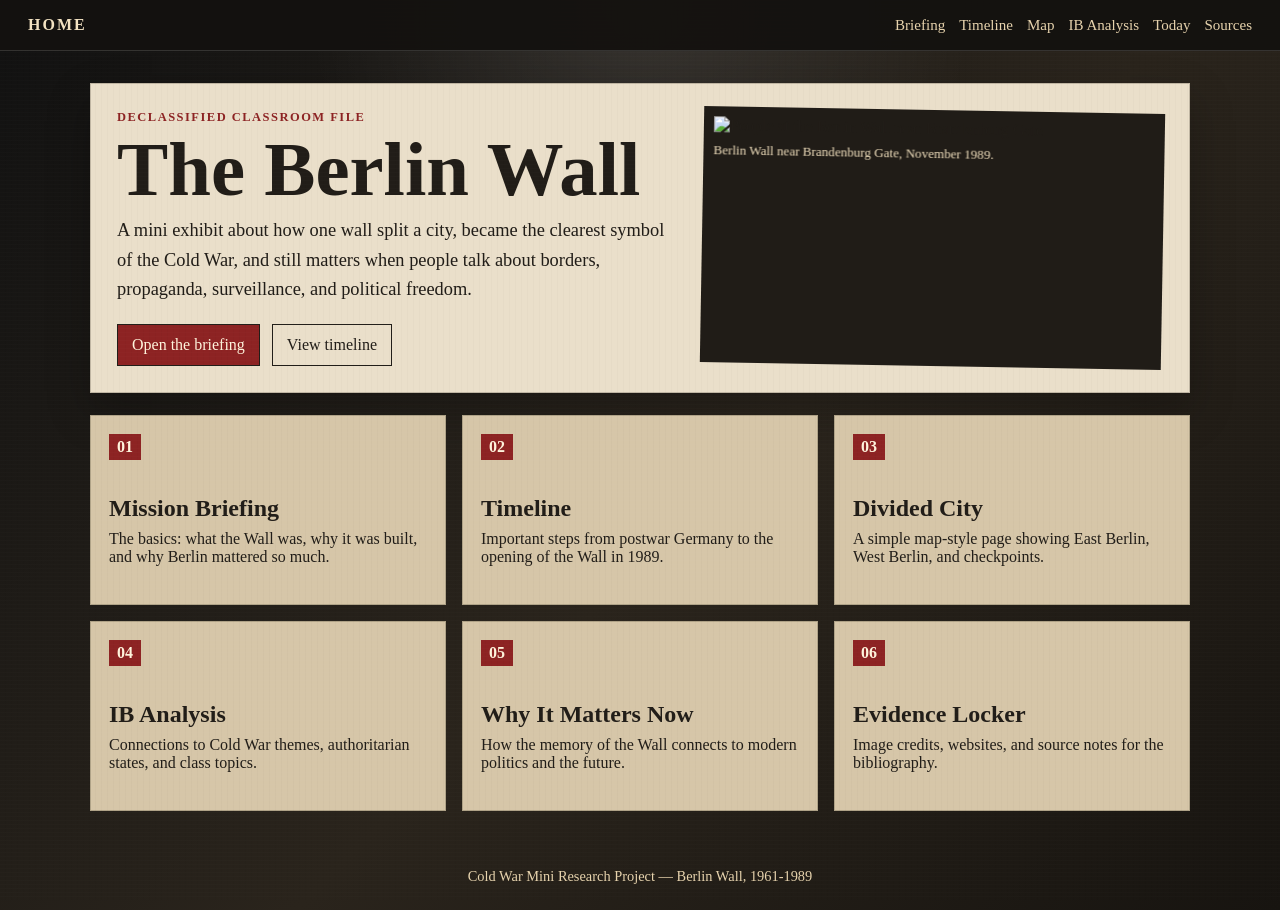
==== index.html @ e3d79d43 "fixed home button" ====
<!DOCTYPE html>
<html lang="en">
<head>
  <meta charset="UTF-8">
  <meta name="viewport" content="width=device-width, initial-scale=1.0">
  <title>Berlin Wall Dossier</title>
  <link rel="stylesheet" href="styles.css">
</head>
<body>
  <div class="paper-grain"></div>

  <header class="topbar">
  <a class="brand" href="index.html">Home</a>
  <button class="menu-button" aria-label="open menu">☰</button>
  <nav class="site-nav">
    <a href="briefing.html">Briefing</a>
    <a href="timeline.html">Timeline</a>
    <a href="map.html">Map</a>
    <a href="ib-analysis.html">IB Analysis</a>
    <a href="today.html">Today</a>
    <a href="sources.html">Sources</a>
  </nav>
</header>

  <main class="page-wrap">

    <section class="home-hero">
      <div class="hero-text">
        <p class="label">Declassified Classroom File</p>
        <h1>The Berlin Wall</h1>
        <p class="big-intro">
          A mini exhibit about how one wall split a city, became the clearest
          symbol of the Cold War, and still matters when people talk about
          borders, propaganda, surveillance, and political freedom.
        </p>
        <div class="button-row">
          <a class="main-button" href="briefing.html">Open the briefing</a>
          <a class="quiet-button" href="timeline.html">View timeline</a>
        </div>
      </div>

      <figure class="hero-photo">
        <img src="https://commons.wikimedia.org/wiki/Special:FilePath/BerlinWall-BrandenburgGate.jpg" alt="People at the Berlin Wall near Brandenburg Gate">
        <figcaption>Berlin Wall near Brandenburg Gate, November 1989.</figcaption>
      </figure>
    </section>

    <section class="case-grid" aria-label="site sections">
      <a class="case-card" href="briefing.html">
        <span>01</span>
        <h2>Mission Briefing</h2>
        <p>The basics: what the Wall was, why it was built, and why Berlin mattered so much.</p>
      </a>

      <a class="case-card" href="timeline.html">
        <span>02</span>
        <h2>Timeline</h2>
        <p>Important steps from postwar Germany to the opening of the Wall in 1989.</p>
      </a>

      <a class="case-card" href="map.html">
        <span>03</span>
        <h2>Divided City</h2>
        <p>A simple map-style page showing East Berlin, West Berlin, and checkpoints.</p>
      </a>

      <a class="case-card" href="ib-analysis.html">
        <span>04</span>
        <h2>IB Analysis</h2>
        <p>Connections to Cold War themes, authoritarian states, and class topics.</p>
      </a>

      <a class="case-card" href="today.html">
        <span>05</span>
        <h2>Why It Matters Now</h2>
        <p>How the memory of the Wall connects to modern politics and the future.</p>
      </a>

      <a class="case-card" href="sources.html">
        <span>06</span>
        <h2>Evidence Locker</h2>
        <p>Image credits, websites, and source notes for the bibliography.</p>
      </a>
    </section>

  </main>

  <footer class="footer-note">
    Cold War Mini Research Project — Berlin Wall, 1961-1989
  </footer>

  <script src="script.js"></script>
</body>
</html>
---- styles.css ----
:root {
  --background: #151411;
  --paper: #eadfca;
  --paper-dark: #d6c6a8;
  --ink: #211d18;
  --faded: #6e6254;
  --red: #8d2323;
  --line: rgba(40, 32, 22, 0.22);
}

* {
  box-sizing: border-box;
}

body {
  margin: 0;
  color: var(--ink);
  font-family: Georgia, 'Times New Roman', serif;
  background:
    radial-gradient(circle at top, rgba(255,255,255,0.10), transparent 30%),
    linear-gradient(135deg, #111, #2a241c 55%, #171410);
  min-height: 100vh;
}

.paper-grain {
  position: fixed;
  inset: 0;
  pointer-events: none;
  opacity: 0.12;
  background-image:
    repeating-linear-gradient(0deg, transparent, transparent 3px, rgba(255,255,255,0.2) 4px),
    repeating-linear-gradient(90deg, transparent, transparent 5px, rgba(0,0,0,0.3) 6px);
}

.topbar {
  position: sticky;
  top: 0;
  z-index: 10;
  display: flex;
  align-items: center;
  justify-content: space-between;
  padding: 16px 28px;
  background: rgba(20, 18, 15, 0.94);
  border-bottom: 1px solid rgba(255,255,255,0.14);
}

.brand {
  color: #f2e2c2;
  text-decoration: none;
  text-transform: uppercase;
  letter-spacing: 2px;
  font-weight: bold;
}

.site-nav {
  display: flex;
  gap: 14px;
}

.site-nav a {
  color: #e7d3ad;
  text-decoration: none;
  font-size: 0.94rem;
}

.site-nav a:hover {
  color: white;
}

.menu-button {
  display: none;
  border: 1px solid #d8c397;
  color: #f0dfbd;
  background: transparent;
  padding: 7px 9px;
}

.page-wrap {
  width: min(1100px, calc(100% - 32px));
  margin: 32px auto;
}

.home-hero,
.page-title,
.note-card,
.quote-card,
.source-card {
  background: var(--paper);
  border: 1px solid var(--line);
  box-shadow: 0 18px 40px rgba(0,0,0,0.25);
}

.home-hero {
  display: grid;
  grid-template-columns: 1.1fr 0.9fr;
  gap: 22px;
  padding: 26px;
}

.label {
  margin: 0 0 10px;
  color: var(--red);
  font-weight: bold;
  letter-spacing: 1.5px;
  text-transform: uppercase;
  font-size: 0.78rem;
}

h1,
h2,
p {
  margin-top: 0;
}

h1 {
  font-size: clamp(2.2rem, 6vw, 5rem);
  margin-bottom: 12px;
  line-height: 0.9;
}

h2 {
  margin-bottom: 8px;
}

.big-intro {
  font-size: 1.15rem;
  line-height: 1.6;
  max-width: 650px;
}

.button-row {
  display: flex;
  gap: 12px;
  flex-wrap: wrap;
  margin-top: 20px;
}

.main-button,
.quiet-button {
  display: inline-block;
  padding: 11px 14px;
  text-decoration: none;
  border: 1px solid var(--ink);
}

.main-button {
  background: var(--red);
  color: #fff4dd;
}

.quiet-button {
  color: var(--ink);
  background: transparent;
}

.hero-photo {
  margin: 0;
  background: #201c17;
  padding: 10px;
  transform: rotate(1deg);
}

.hero-photo img,
.image-strip img {
  width: 100%;
  display: block;
  max-height: 390px;
  object-fit: cover;
}

figcaption {
  color: #f0dfbd;
  font-size: 0.82rem;
  padding-top: 8px;
}

.case-grid,
.analysis-grid,
.today-cards,
.two-column,
.sources-list {
  display: grid;
  grid-template-columns: repeat(3, 1fr);
  gap: 16px;
  margin-top: 22px;
}

.case-card {
  display: block;
  color: var(--ink);
  text-decoration: none;
  background: var(--paper-dark);
  border: 1px solid var(--line);
  padding: 18px;
  min-height: 190px;
  transition: transform 0.18s ease, background 0.18s ease;
}

.case-card:hover {
  transform: translateY(-5px) rotate(-0.5deg);
  background: #f0e3c8;
}

.case-card span {
  display: inline-block;
  background: var(--red);
  color: #fff4dd;
  padding: 4px 8px;
  margin-bottom: 35px;
  font-weight: bold;
}

.page-title {
  padding: 28px;
  margin-bottom: 22px;
}

.page-title h1 {
  font-size: clamp(2rem, 5vw, 4.2rem);
}

.note-card,
.quote-card,
.source-card {
  padding: 20px;
  line-height: 1.55;
}

.two-column {
  grid-template-columns: repeat(2, 1fr);
}

.image-strip {
  display: grid;
  grid-template-columns: 1fr 1fr;
  gap: 16px;
  margin: 22px 0;
}

.image-strip figure {
  background: #201c17;
  padding: 10px;
  margin: 0;
}

.image-strip.single {
  grid-template-columns: 1fr;
}

.click-box {
  background: rgba(234,223,202,0.92);
  border: 1px dashed var(--red);
  padding: 20px;
}

.reveal-button {
  background: var(--ink);
  color: #fff1cf;
  border: none;
  padding: 10px 12px;
  cursor: pointer;
  font-family: inherit;
}

.hidden-answer {
  display: none;
  margin-top: 14px;
  margin-bottom: 0;
  font-weight: bold;
}

.hidden-answer.show {
  display: block;
}

.timeline-list {
  display: grid;
  gap: 12px;
}

.timeline-item {
  text-align: left;
  font-family: inherit;
  border: 1px solid var(--line);
  background: var(--paper);
  padding: 16px;
  cursor: pointer;
}

.timeline-item strong {
  display: block;
  color: var(--red);
  font-size: 1.3rem;
  margin-bottom: 5px;
}

.timeline-item span {
  display: block;
  font-size: 1.06rem;
}

.timeline-item small {
  display: none;
  margin-top: 10px;
  font-size: 0.94rem;
  line-height: 1.5;
}

.timeline-item.open small {
  display: block;
}

.fake-map {
  position: relative;
  display: grid;
  grid-template-columns: 1fr 42px 1fr;
  min-height: 410px;
  border: 10px solid #2a241c;
  background: #cdbb98;
  overflow: hidden;
}

.map-side {
  padding: 30px;
}

.west {
  background: rgba(224, 211, 178, 0.95);
}

.east {
  background: rgba(170, 148, 119, 0.95);
}

.wall-line {
  background: repeating-linear-gradient(
    0deg,
    #2d2924,
    #2d2924 18px,
    #6b5a48 19px,
    #6b5a48 25px
  );
  color: white;
  writing-mode: vertical-rl;
  display: flex;
  align-items: center;
  justify-content: center;
  text-transform: uppercase;
  letter-spacing: 2px;
  font-size: 0.8rem;
}

.checkpoint {
  position: absolute;
  left: 50%;
  bottom: 55px;
  transform: translateX(-50%);
  background: var(--red);
  color: white;
  border: 2px solid white;
  padding: 10px 12px;
  font-family: inherit;
}

.wide {
  margin-top: 20px;
}

.quote-card {
  margin-top: 20px;
  border-left: 8px solid var(--red);
}

.source-card a {
  color: var(--red);
  font-weight: bold;
}

.footer-note {
  color: #e7d3ad;
  text-align: center;
  padding: 25px;
  font-size: 0.9rem;
}

@media (max-width: 800px) {
  .menu-button {
    display: block;
  }

  .site-nav {
    display: none;
    position: absolute;
    right: 20px;
    top: 58px;
    flex-direction: column;
    background: #191510;
    padding: 16px;
    border: 1px solid rgba(255,255,255,0.14);
  }

  .site-nav.open {
    display: flex;
  }

  .home-hero,
  .case-grid,
  .analysis-grid,
  .today-cards,
  .two-column,
  .sources-list,
  .image-strip {
    grid-template-columns: 1fr;
  }

  .fake-map {
    grid-template-columns: 1fr;
  }

  .wall-line {
    writing-mode: horizontal-tb;
    min-height: 38px;
  }
}
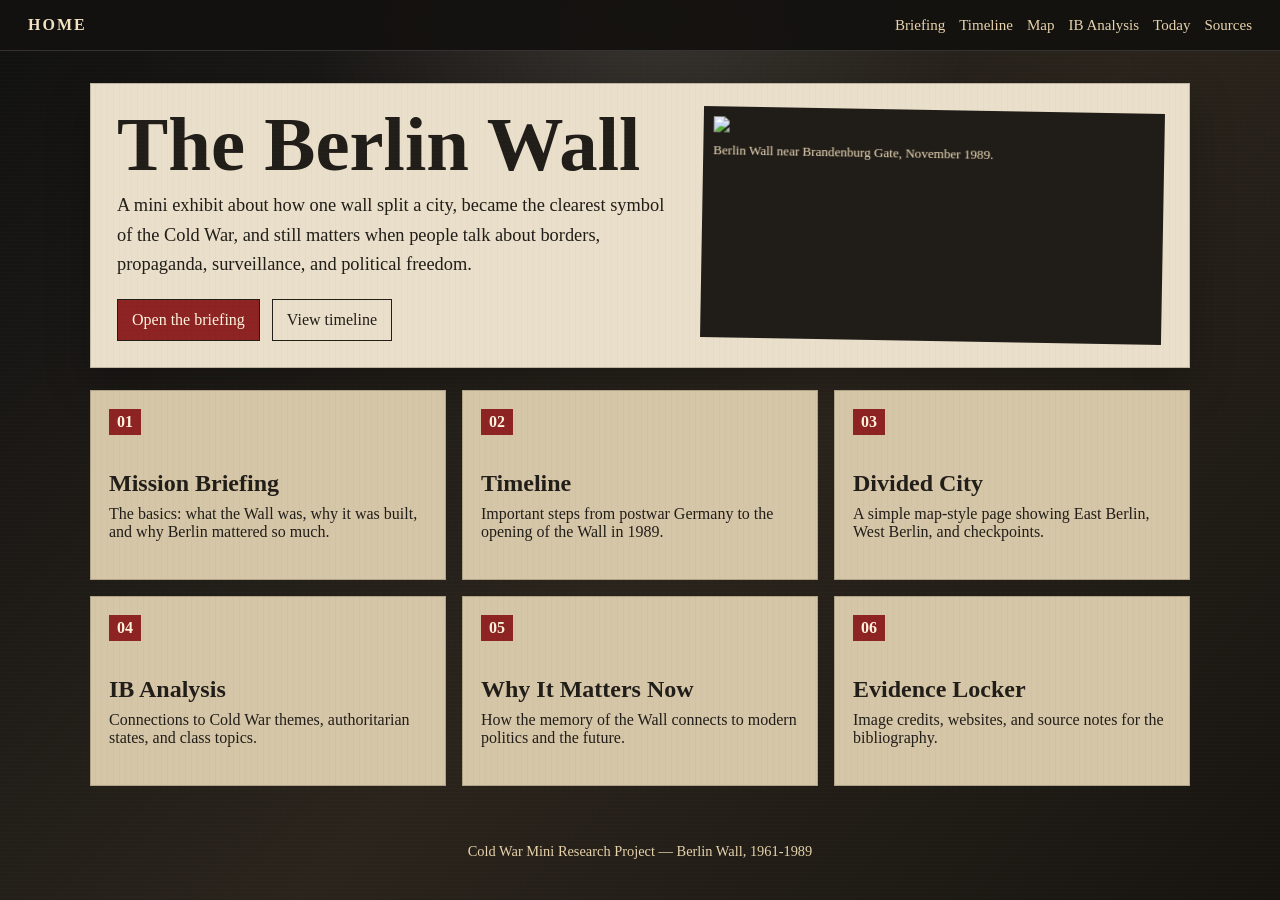
==== commit 6ba22cbe: "got rid of useless stuff" ====
--- a/index.html
+++ b/index.html
@@ -26,7 +26,6 @@
 
     <section class="home-hero">
       <div class="hero-text">
-        <p class="label">Declassified Classroom File</p>
         <h1>The Berlin Wall</h1>
         <p class="big-intro">
           A mini exhibit about how one wall split a city, became the clearest
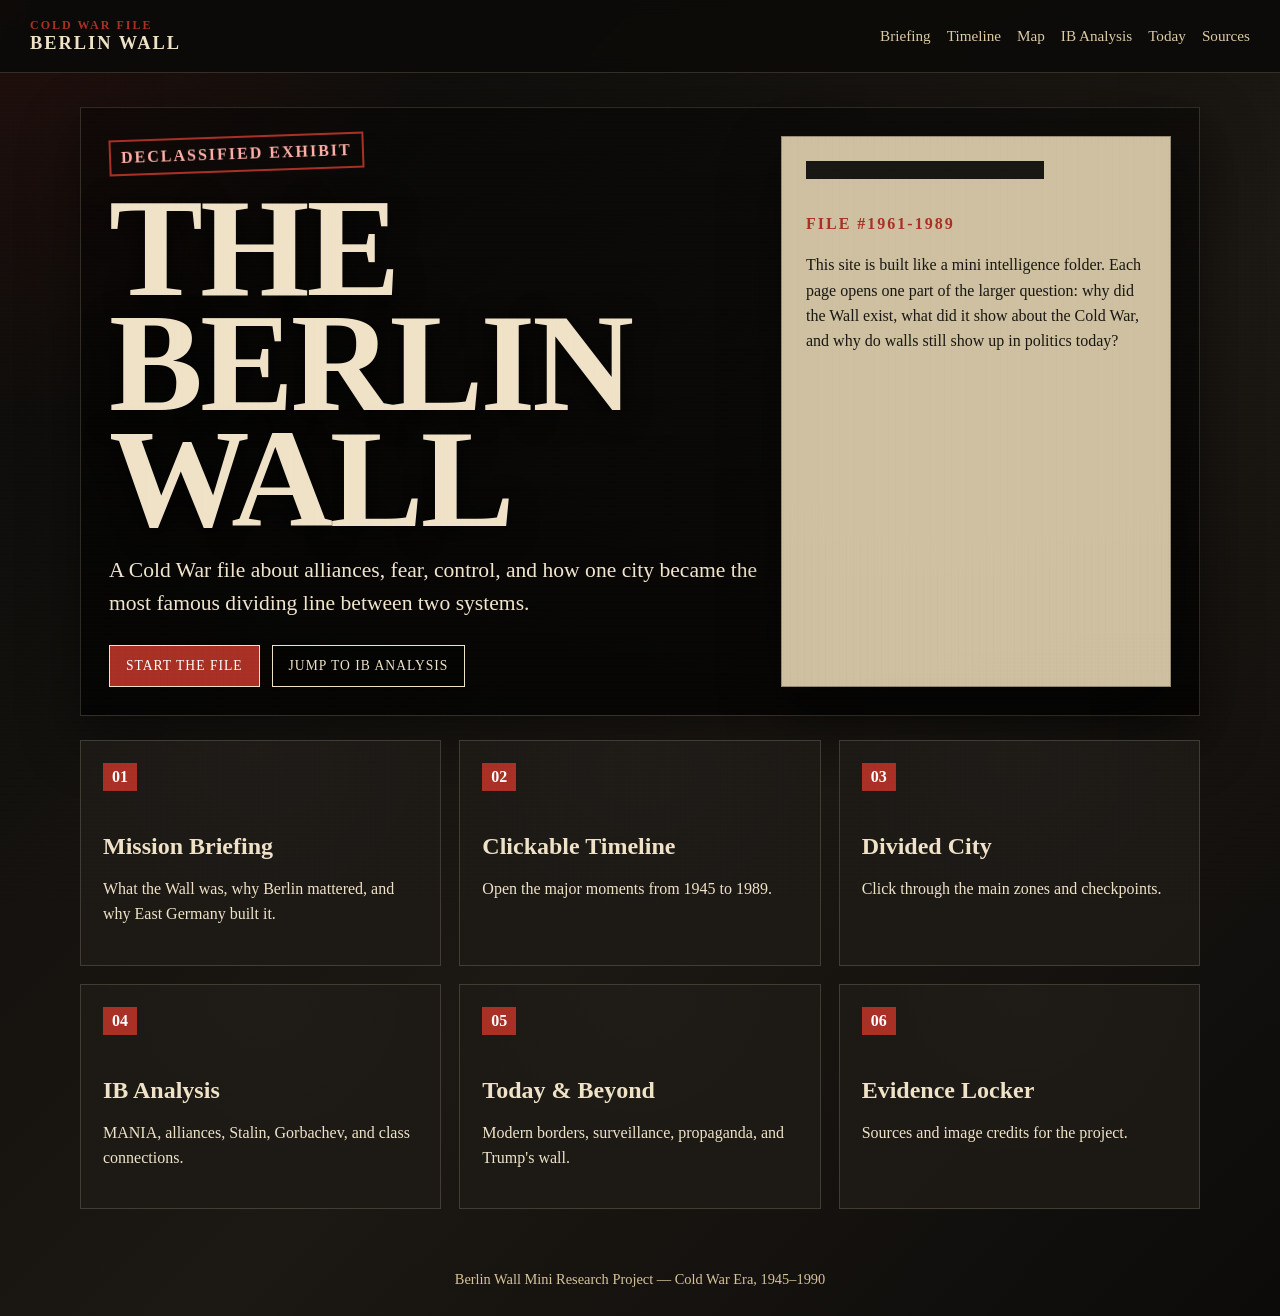
==== commit ce38c65f: "updated lots of info" ====
--- a/index.html
+++ b/index.html
@@ -3,15 +3,19 @@
 <head>
   <meta charset="UTF-8">
   <meta name="viewport" content="width=device-width, initial-scale=1.0">
-  <title>Berlin Wall Dossier</title>
+  <title>Home | Berlin Wall Dossier</title>
   <link rel="stylesheet" href="styles.css">
 </head>
 <body>
   <div class="paper-grain"></div>
+  <header class="topbar">
+  <a class="brand" href="index.html">
+    <span class="brand-small">Cold War File</span>
+    <span class="brand-main">Berlin Wall</span>
+  </a>
 
-  <header class="topbar">
-  <a class="brand" href="index.html">Home</a>
   <button class="menu-button" aria-label="open menu">☰</button>
+
   <nav class="site-nav">
     <a href="briefing.html">Briefing</a>
     <a href="timeline.html">Timeline</a>
@@ -25,69 +29,75 @@
   <main class="page-wrap">
 
     <section class="home-hero">
-      <div class="hero-text">
+      <div class="hero-copy">
+        <p class="stamp">Declassified Exhibit</p>
         <h1>The Berlin Wall</h1>
-        <p class="big-intro">
-          A mini exhibit about how one wall split a city, became the clearest
-          symbol of the Cold War, and still matters when people talk about
-          borders, propaganda, surveillance, and political freedom.
+        <p class="tagline">
+          A Cold War file about alliances, fear, control, and how one city became
+          the most famous dividing line between two systems.
         </p>
+
         <div class="button-row">
-          <a class="main-button" href="briefing.html">Open the briefing</a>
-          <a class="quiet-button" href="timeline.html">View timeline</a>
+          <a class="main-button" href="briefing.html">Start the file</a>
+          <a class="quiet-button" href="ib-analysis.html">Jump to IB analysis</a>
         </div>
       </div>
 
-      <figure class="hero-photo">
-        <img src="https://commons.wikimedia.org/wiki/Special:FilePath/BerlinWall-BrandenburgGate.jpg" alt="People at the Berlin Wall near Brandenburg Gate">
-        <figcaption>Berlin Wall near Brandenburg Gate, November 1989.</figcaption>
-      </figure>
+      <div class="hero-panel">
+        <div class="redacted-line"></div>
+        <p class="file-number">FILE #1961-1989</p>
+        <p>
+          This site is built like a mini intelligence folder. Each page opens one
+          part of the larger question: why did the Wall exist, what did it show
+          about the Cold War, and why do walls still show up in politics today?
+        </p>
+      </div>
     </section>
 
     <section class="case-grid" aria-label="site sections">
       <a class="case-card" href="briefing.html">
         <span>01</span>
         <h2>Mission Briefing</h2>
-        <p>The basics: what the Wall was, why it was built, and why Berlin mattered so much.</p>
+        <p>What the Wall was, why Berlin mattered, and why East Germany built it.</p>
       </a>
 
       <a class="case-card" href="timeline.html">
         <span>02</span>
-        <h2>Timeline</h2>
-        <p>Important steps from postwar Germany to the opening of the Wall in 1989.</p>
+        <h2>Clickable Timeline</h2>
+        <p>Open the major moments from 1945 to 1989.</p>
       </a>
 
       <a class="case-card" href="map.html">
         <span>03</span>
         <h2>Divided City</h2>
-        <p>A simple map-style page showing East Berlin, West Berlin, and checkpoints.</p>
+        <p>Click through the main zones and checkpoints.</p>
       </a>
 
       <a class="case-card" href="ib-analysis.html">
         <span>04</span>
         <h2>IB Analysis</h2>
-        <p>Connections to Cold War themes, authoritarian states, and class topics.</p>
+        <p>MANIA, alliances, Stalin, Gorbachev, and class connections.</p>
       </a>
 
       <a class="case-card" href="today.html">
         <span>05</span>
-        <h2>Why It Matters Now</h2>
-        <p>How the memory of the Wall connects to modern politics and the future.</p>
+        <h2>Today & Beyond</h2>
+        <p>Modern borders, surveillance, propaganda, and Trump's wall.</p>
       </a>
 
       <a class="case-card" href="sources.html">
         <span>06</span>
         <h2>Evidence Locker</h2>
-        <p>Image credits, websites, and source notes for the bibliography.</p>
+        <p>Sources and image credits for the project.</p>
       </a>
     </section>
 
   </main>
 
   <footer class="footer-note">
-    Cold War Mini Research Project — Berlin Wall, 1961-1989
-  </footer>
+  Berlin Wall Mini Research Project — Cold War Era, 1945–1990
+</footer>
 
-  <script src="script.js"></script>
+<script src="script.js"></script>
 </body>
 </html>
--- a/styles.css
+++ b/styles.css
@@ -1,11 +1,15 @@
 :root {
-  --background: #151411;
-  --paper: #eadfca;
-  --paper-dark: #d6c6a8;
-  --ink: #211d18;
-  --faded: #6e6254;
-  --red: #8d2323;
-  --line: rgba(40, 32, 22, 0.22);
+  --bg: #11100d;
+  --panel: #1d1a16;
+  --paper: #dfd0ae;
+  --paper-dark: #c7b48d;
+  --paper-light: #efe2c7;
+  --ink: #191713;
+  --muted: #7d715f;
+  --red: #a93024;
+  --red-dark: #641911;
+  --line: rgba(255, 238, 200, 0.16);
+  --shadow: 0 22px 55px rgba(0, 0, 0, 0.45);
 }
 
 * {
@@ -14,11 +18,11 @@
 
 body {
   margin: 0;
-  color: var(--ink);
-  font-family: Georgia, 'Times New Roman', serif;
+  color: var(--paper-light);
+  font-family: Georgia, "Times New Roman", serif;
   background:
-    radial-gradient(circle at top, rgba(255,255,255,0.10), transparent 30%),
-    linear-gradient(135deg, #111, #2a241c 55%, #171410);
+    radial-gradient(circle at top left, rgba(169, 48, 36, 0.15), transparent 27rem),
+    linear-gradient(135deg, #090908, #1c1813 58%, #0c0b0a);
   min-height: 100vh;
 }
 
@@ -28,8 +32,9 @@
   pointer-events: none;
   opacity: 0.12;
   background-image:
-    repeating-linear-gradient(0deg, transparent, transparent 3px, rgba(255,255,255,0.2) 4px),
-    repeating-linear-gradient(90deg, transparent, transparent 5px, rgba(0,0,0,0.3) 6px);
+    repeating-linear-gradient(0deg, transparent, transparent 3px, rgba(255, 255, 255, 0.22) 4px),
+    repeating-linear-gradient(90deg, transparent, transparent 6px, rgba(0, 0, 0, 0.55) 7px);
+  mix-blend-mode: overlay;
 }
 
 .topbar {
@@ -39,28 +44,41 @@
   display: flex;
   align-items: center;
   justify-content: space-between;
-  padding: 16px 28px;
-  background: rgba(20, 18, 15, 0.94);
-  border-bottom: 1px solid rgba(255,255,255,0.14);
+  padding: 18px 30px;
+  background: rgba(12, 11, 9, 0.94);
+  border-bottom: 1px solid var(--line);
+  backdrop-filter: blur(8px);
 }
 
 .brand {
-  color: #f2e2c2;
+  color: var(--paper-light);
   text-decoration: none;
   text-transform: uppercase;
   letter-spacing: 2px;
+}
+
+.brand-small {
+  display: block;
+  color: var(--red);
+  font-size: 0.75rem;
+  font-weight: bold;
+}
+
+.brand-main {
+  display: block;
+  font-size: 1.15rem;
   font-weight: bold;
 }
 
 .site-nav {
   display: flex;
-  gap: 14px;
+  gap: 16px;
 }
 
 .site-nav a {
-  color: #e7d3ad;
+  color: #dccaa5;
   text-decoration: none;
-  font-size: 0.94rem;
+  font-size: 0.95rem;
 }
 
 .site-nav a:hover {
@@ -69,161 +87,208 @@
 
 .menu-button {
   display: none;
-  border: 1px solid #d8c397;
-  color: #f0dfbd;
+  color: var(--paper-light);
   background: transparent;
-  padding: 7px 9px;
+  border: 1px solid var(--line);
+  padding: 8px 10px;
+  cursor: pointer;
 }
 
 .page-wrap {
-  width: min(1100px, calc(100% - 32px));
-  margin: 32px auto;
-}
-
-.home-hero,
+  width: min(1120px, calc(100% - 32px));
+  margin: 34px auto;
+}
+
+.home-hero {
+  display: grid;
+  grid-template-columns: 1.25fr 0.75fr;
+  gap: 22px;
+  padding: 28px;
+  background:
+    linear-gradient(rgba(0, 0, 0, 0.38), rgba(0, 0, 0, 0.74)),
+    url("https://commons.wikimedia.org/wiki/Special:FilePath/Berlin_Wall_1986.jpg");
+  background-size: cover;
+  background-position: center;
+  border: 1px solid var(--line);
+  box-shadow: var(--shadow);
+  min-height: 480px;
+  align-items: end;
+}
+
+.hero-copy h1 {
+  margin: 0 0 18px;
+  max-width: 780px;
+  font-size: clamp(3.8rem, 12vw, 8.8rem);
+  line-height: 0.82;
+  text-transform: uppercase;
+  letter-spacing: -3px;
+  text-shadow: 0 5px 28px rgba(0, 0, 0, 0.85);
+}
+
+.tagline {
+  max-width: 720px;
+  margin: 0;
+  color: #f1e5cd;
+  font-size: 1.35rem;
+  line-height: 1.5;
+}
+
+.stamp {
+  display: inline-block;
+  color: #ffb0a8;
+  border: 2px solid var(--red);
+  padding: 7px 10px;
+  margin: 0 0 18px;
+  text-transform: uppercase;
+  letter-spacing: 2px;
+  font-weight: bold;
+  transform: rotate(-2deg);
+}
+
+.hero-panel,
 .page-title,
 .note-card,
 .quote-card,
-.source-card {
+.source-card,
+.click-box,
+.quiz-card {
+  color: var(--ink);
   background: var(--paper);
-  border: 1px solid var(--line);
-  box-shadow: 0 18px 40px rgba(0,0,0,0.25);
-}
-
-.home-hero {
-  display: grid;
-  grid-template-columns: 1.1fr 0.9fr;
-  gap: 22px;
-  padding: 26px;
-}
-
-.label {
-  margin: 0 0 10px;
+  border: 1px solid rgba(20, 16, 10, 0.3);
+  box-shadow: var(--shadow);
+}
+
+.hero-panel {
+  align-self: stretch;
+  padding: 24px;
+  background: rgba(223, 208, 174, 0.92);
+  color: var(--ink);
+}
+
+.file-number {
   color: var(--red);
   font-weight: bold;
-  letter-spacing: 1.5px;
-  text-transform: uppercase;
-  font-size: 0.78rem;
-}
-
-h1,
-h2,
-p {
-  margin-top: 0;
-}
-
-h1 {
-  font-size: clamp(2.2rem, 6vw, 5rem);
-  margin-bottom: 12px;
-  line-height: 0.9;
-}
-
-h2 {
-  margin-bottom: 8px;
-}
-
-.big-intro {
-  font-size: 1.15rem;
-  line-height: 1.6;
-  max-width: 650px;
+  letter-spacing: 2px;
+  text-transform: uppercase;
+}
+
+.redacted-line {
+  width: 70%;
+  height: 18px;
+  margin-bottom: 32px;
+  background: var(--ink);
 }
 
 .button-row {
   display: flex;
   gap: 12px;
   flex-wrap: wrap;
-  margin-top: 20px;
+  margin-top: 26px;
 }
 
 .main-button,
 .quiet-button {
   display: inline-block;
-  padding: 11px 14px;
+  padding: 12px 16px;
   text-decoration: none;
-  border: 1px solid var(--ink);
+  border: 1px solid var(--paper-light);
+  text-transform: uppercase;
+  letter-spacing: 1px;
+  font-size: 0.85rem;
 }
 
 .main-button {
   background: var(--red);
-  color: #fff4dd;
+  color: white;
 }
 
 .quiet-button {
-  color: var(--ink);
-  background: transparent;
-}
-
-.hero-photo {
-  margin: 0;
-  background: #201c17;
-  padding: 10px;
-  transform: rotate(1deg);
-}
-
-.hero-photo img,
-.image-strip img {
-  width: 100%;
-  display: block;
-  max-height: 390px;
-  object-fit: cover;
-}
-
-figcaption {
-  color: #f0dfbd;
-  font-size: 0.82rem;
-  padding-top: 8px;
+  color: var(--paper-light);
+  background: rgba(0, 0, 0, 0.4);
 }
 
 .case-grid,
 .analysis-grid,
 .today-cards,
 .two-column,
-.sources-list {
+.sources-list,
+.mania-grid {
   display: grid;
   grid-template-columns: repeat(3, 1fr);
-  gap: 16px;
-  margin-top: 22px;
+  gap: 18px;
+  margin-top: 24px;
 }
 
 .case-card {
   display: block;
-  color: var(--ink);
+  min-height: 220px;
+  padding: 22px;
+  color: var(--paper-light);
   text-decoration: none;
-  background: var(--paper-dark);
+  background:
+    linear-gradient(rgba(29, 26, 22, 0.92), rgba(29, 26, 22, 0.92)),
+    radial-gradient(circle at top, rgba(255, 255, 255, 0.12), transparent 60%);
   border: 1px solid var(--line);
-  padding: 18px;
-  min-height: 190px;
-  transition: transform 0.18s ease, background 0.18s ease;
+  transition: transform 0.18s ease, border-color 0.18s ease, background 0.18s ease;
 }
 
 .case-card:hover {
-  transform: translateY(-5px) rotate(-0.5deg);
-  background: #f0e3c8;
+  transform: translateY(-7px) rotate(-0.5deg);
+  border-color: rgba(255, 231, 188, 0.45);
+  background: #28231d;
 }
 
 .case-card span {
   display: inline-block;
+  padding: 5px 9px;
+  margin-bottom: 42px;
+  color: white;
   background: var(--red);
-  color: #fff4dd;
-  padding: 4px 8px;
-  margin-bottom: 35px;
-  font-weight: bold;
+  font-weight: bold;
+}
+
+.case-card h2,
+.note-card h2,
+.source-card h2,
+.quote-card h2,
+.quiz-card h2 {
+  margin: 0 0 10px;
+}
+
+.case-card p,
+.note-card p,
+.source-card p,
+.quote-card p,
+.quiz-card p,
+.page-title p,
+.hero-panel p {
+  line-height: 1.58;
 }
 
 .page-title {
   padding: 28px;
-  margin-bottom: 22px;
+  margin-bottom: 24px;
 }
 
 .page-title h1 {
-  font-size: clamp(2rem, 5vw, 4.2rem);
+  margin: 0 0 12px;
+  font-size: clamp(2.6rem, 7vw, 5.2rem);
+  line-height: 0.9;
+  text-transform: uppercase;
+  letter-spacing: -1px;
+}
+
+.mini-title h2 {
+  font-size: clamp(1.8rem, 4vw, 3rem);
+  margin: 0 0 8px;
 }
 
 .note-card,
 .quote-card,
-.source-card {
-  padding: 20px;
-  line-height: 1.55;
+.source-card,
+.click-box,
+.quiz-card {
+  padding: 22px;
 }
 
 .two-column {
@@ -233,77 +298,102 @@
 .image-strip {
   display: grid;
   grid-template-columns: 1fr 1fr;
-  gap: 16px;
-  margin: 22px 0;
-}
-
-.image-strip figure {
-  background: #201c17;
-  padding: 10px;
-  margin: 0;
+  gap: 18px;
+  margin: 24px 0;
 }
 
 .image-strip.single {
   grid-template-columns: 1fr;
 }
 
+.image-strip figure {
+  margin: 0;
+  padding: 10px;
+  background: var(--panel);
+  border: 1px solid var(--line);
+}
+
+.image-strip img {
+  display: block;
+  width: 100%;
+  max-height: 380px;
+  object-fit: cover;
+  filter: grayscale(0.55) contrast(1.05);
+}
+
+figcaption {
+  color: #dac9a7;
+  font-size: 0.85rem;
+  padding-top: 9px;
+}
+
 .click-box {
-  background: rgba(234,223,202,0.92);
   border: 1px dashed var(--red);
-  padding: 20px;
-}
-
-.reveal-button {
+}
+
+.reveal-button,
+.quiz-option,
+.timeline-item,
+.mania-card,
+.map-click {
+  font-family: inherit;
+}
+
+.reveal-button,
+.quiz-option {
+  cursor: pointer;
   background: var(--ink);
-  color: #fff1cf;
+  color: var(--paper-light);
   border: none;
-  padding: 10px 12px;
-  cursor: pointer;
-  font-family: inherit;
-}
-
-.hidden-answer {
+  padding: 11px 13px;
+}
+
+.hidden-answer,
+.quiz-response {
   display: none;
   margin-top: 14px;
   margin-bottom: 0;
   font-weight: bold;
 }
 
-.hidden-answer.show {
+.hidden-answer.show,
+.quiz-response.show {
   display: block;
 }
 
 .timeline-list {
   display: grid;
-  gap: 12px;
+  gap: 14px;
 }
 
 .timeline-item {
+  width: 100%;
   text-align: left;
-  font-family: inherit;
-  border: 1px solid var(--line);
+  cursor: pointer;
+  color: var(--ink);
   background: var(--paper);
-  padding: 16px;
-  cursor: pointer;
+  border: 1px solid rgba(20, 16, 10, 0.3);
+  padding: 18px;
+  box-shadow: 0 14px 35px rgba(0, 0, 0, 0.28);
 }
 
 .timeline-item strong {
   display: block;
   color: var(--red);
-  font-size: 1.3rem;
+  font-size: 1.45rem;
   margin-bottom: 5px;
 }
 
 .timeline-item span {
   display: block;
-  font-size: 1.06rem;
+  font-size: 1.08rem;
 }
 
 .timeline-item small {
   display: none;
-  margin-top: 10px;
-  font-size: 0.94rem;
-  line-height: 1.5;
+  margin-top: 12px;
+  font-size: 0.98rem;
+  line-height: 1.55;
 }
 
 .timeline-item.open small {
@@ -313,62 +403,121 @@
 .fake-map {
   position: relative;
   display: grid;
-  grid-template-columns: 1fr 42px 1fr;
-  min-height: 410px;
-  border: 10px solid #2a241c;
-  background: #cdbb98;
+  grid-template-columns: 1fr 46px 1fr;
+  min-height: 430px;
   overflow: hidden;
+  border: 10px solid #2b261e;
+  background: var(--paper-dark);
+  box-shadow: var(--shadow);
 }
 
 .map-side {
-  padding: 30px;
+  text-align: left;
+  border: none;
+  padding: 34px;
+  cursor: pointer;
+  color: var(--ink);
 }
 
 .west {
-  background: rgba(224, 211, 178, 0.95);
+  background:
+    linear-gradient(rgba(239, 226, 199, 0.88), rgba(239, 226, 199, 0.88)),
+    radial-gradient(circle at top, #fff, transparent);
 }
 
 .east {
-  background: rgba(170, 148, 119, 0.95);
+  background:
+    linear-gradient(rgba(166, 143, 106, 0.9), rgba(166, 143, 106, 0.9)),
+    radial-gradient(circle at top, #fff, transparent);
 }
 
 .wall-line {
-  background: repeating-linear-gradient(
-    0deg,
-    #2d2924,
-    #2d2924 18px,
-    #6b5a48 19px,
-    #6b5a48 25px
-  );
-  color: white;
-  writing-mode: vertical-rl;
   display: flex;
   align-items: center;
   justify-content: center;
+  color: white;
+  writing-mode: vertical-rl;
   text-transform: uppercase;
   letter-spacing: 2px;
-  font-size: 0.8rem;
+  font-size: 0.82rem;
+  background: repeating-linear-gradient(
+    0deg,
+    #23211d,
+    #23211d 18px,
+    #6f604e 19px,
+    #6f604e 25px
+  );
 }
 
 .checkpoint {
   position: absolute;
   left: 50%;
-  bottom: 55px;
+  bottom: 52px;
   transform: translateX(-50%);
+  color: white;
   background: var(--red);
+  border: 2px solid white;
+  padding: 11px 14px;
+  cursor: pointer;
+}
+
+.wide {
+  margin-top: 22px;
+}
+
+.quote-card {
+  margin-bottom: 24px;
+  border-left: 8px solid var(--red);
+}
+
+.mania-card {
+  min-height: 230px;
+  padding: 20px;
+  color: var(--paper-light);
+  cursor: pointer;
+  text-align: left;
+  background: #1c1915;
+  border: 1px solid var(--line);
+}
+
+.mania-card strong {
+  display: inline-grid;
+  place-items: center;
+  width: 44px;
+  height: 44px;
+  margin-bottom: 18px;
   color: white;
-  border: 2px solid white;
-  padding: 10px 12px;
-  font-family: inherit;
-}
-
-.wide {
-  margin-top: 20px;
-}
-
-.quote-card {
-  margin-top: 20px;
-  border-left: 8px solid var(--red);
+  background: var(--red);
+  font-size: 1.35rem;
+}
+
+.mania-card span {
+  display: block;
+  font-size: 1.25rem;
+  margin-bottom: 12px;
+}
+
+.mania-card small {
+  display: none;
+  color: #e6d6b9;
+  line-height: 1.55;
+  font-size: 0.95rem;
+}
+
+.mania-card.open small {
+  display: block;
+}
+
+.quiz-card {
+  margin-top: 24px;
+}
+
+.quiz-option {
+  display: block;
+  width: 100%;
+  margin: 10px 0;
+  text-align: left;
+  background: #2a251f;
 }
 
 .source-card a {
@@ -377,13 +526,13 @@
 }
 
 .footer-note {
-  color: #e7d3ad;
+  color: #d8c39c;
   text-align: center;
-  padding: 25px;
+  padding: 28px;
   font-size: 0.9rem;
 }
 
-@media (max-width: 800px) {
+@media (max-width: 850px) {
   .menu-button {
     display: block;
   }
@@ -391,12 +540,13 @@
   .site-nav {
     display: none;
     position: absolute;
-    right: 20px;
-    top: 58px;
+    top: 70px;
+    right: 18px;
     flex-direction: column;
-    background: #191510;
+    width: 220px;
     padding: 16px;
-    border: 1px solid rgba(255,255,255,0.14);
+    background: #15110d;
+    border: 1px solid var(--line);
   }
 
   .site-nav.open {
@@ -409,16 +559,21 @@
   .today-cards,
   .two-column,
   .sources-list,
+  .mania-grid,
   .image-strip {
     grid-template-columns: 1fr;
   }
 
+  .hero-copy h1 {
+    font-size: clamp(3.2rem, 15vw, 6rem);
+  }
+
   .fake-map {
     grid-template-columns: 1fr;
   }
 
   .wall-line {
     writing-mode: horizontal-tb;
-    min-height: 38px;
-  }
-}
+    min-height: 44px;
+  }
+}
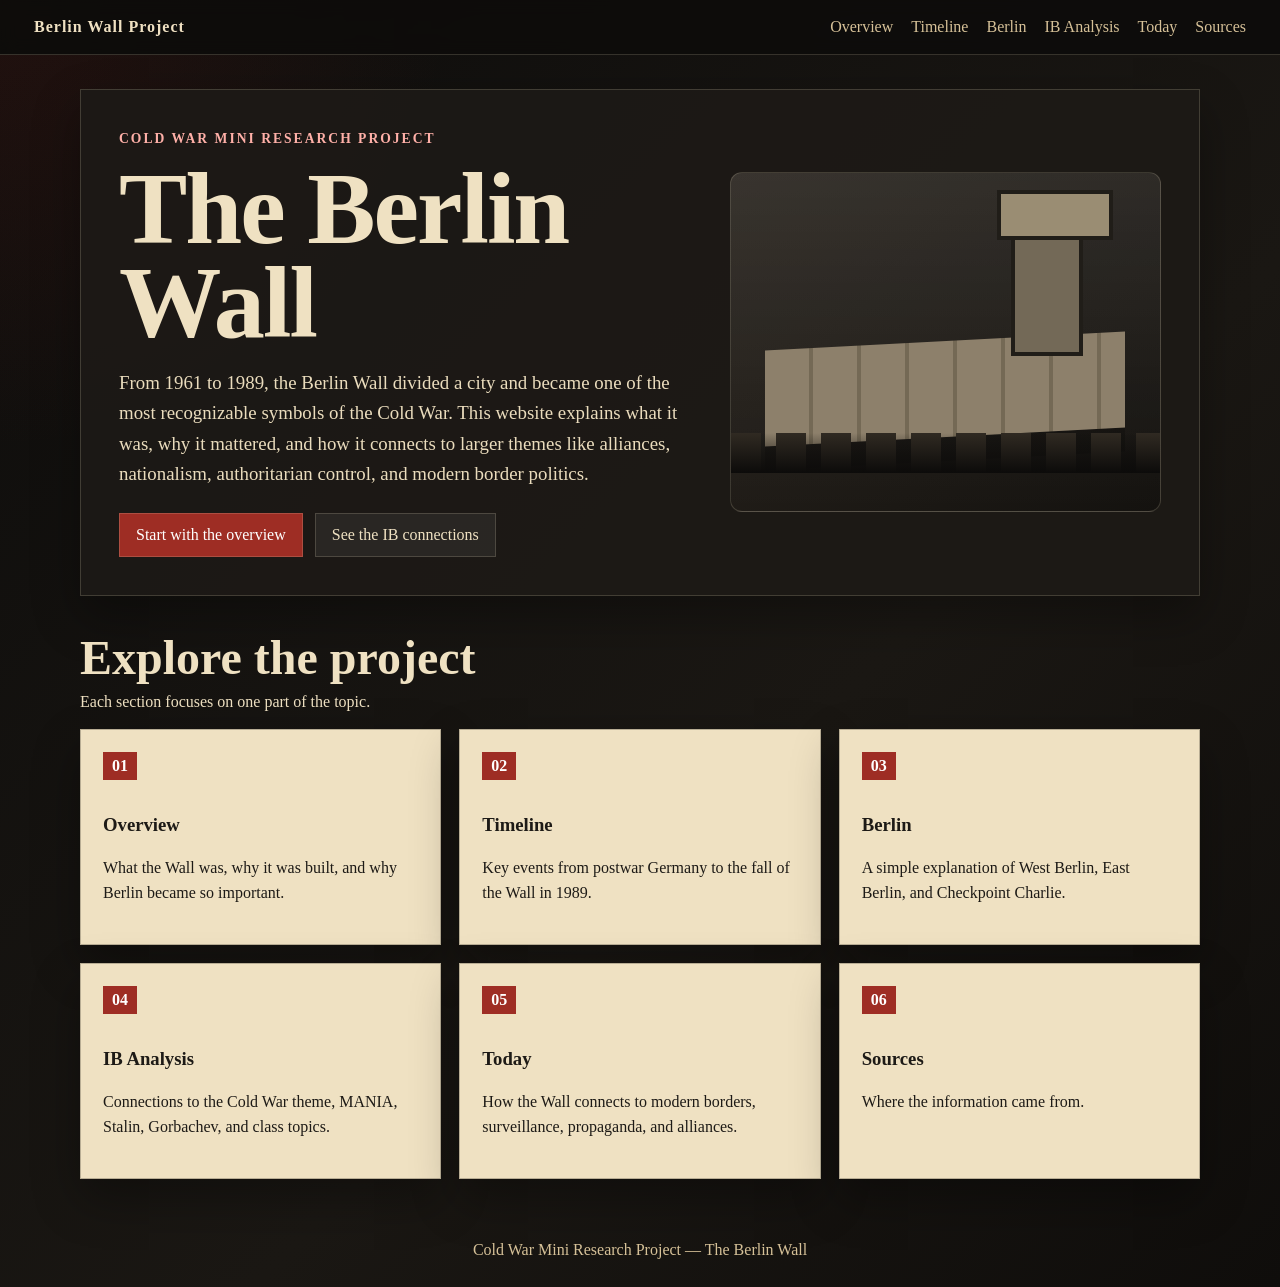
==== commit 6e41ddf3: "changed ui" ====
--- a/index.html
+++ b/index.html
@@ -3,99 +3,100 @@
 <head>
   <meta charset="UTF-8">
   <meta name="viewport" content="width=device-width, initial-scale=1.0">
-  <title>Home | Berlin Wall Dossier</title>
+  <title>Home | Berlin Wall Project</title>
   <link rel="stylesheet" href="styles.css">
 </head>
 <body>
-  <div class="paper-grain"></div>
-  <header class="topbar">
-  <a class="brand" href="index.html">
-    <span class="brand-small">Cold War File</span>
-    <span class="brand-main">Berlin Wall</span>
-  </a>
+  <header class="site-header">
+  <a class="logo" href="index.html">Berlin Wall Project</a>
 
   <button class="menu-button" aria-label="open menu">☰</button>
 
   <nav class="site-nav">
-    <a href="briefing.html">Briefing</a>
+    <a href="briefing.html">Overview</a>
     <a href="timeline.html">Timeline</a>
-    <a href="map.html">Map</a>
+    <a href="map.html">Berlin</a>
     <a href="ib-analysis.html">IB Analysis</a>
     <a href="today.html">Today</a>
     <a href="sources.html">Sources</a>
   </nav>
 </header>
 
-  <main class="page-wrap">
+  <main>
 
-    <section class="home-hero">
-      <div class="hero-copy">
-        <p class="stamp">Declassified Exhibit</p>
+    <section class="hero">
+      <div class="hero-text">
+        <p class="eyebrow">Cold War Mini Research Project</p>
         <h1>The Berlin Wall</h1>
-        <p class="tagline">
-          A Cold War file about alliances, fear, control, and how one city became
-          the most famous dividing line between two systems.
+        <p>
+          From 1961 to 1989, the Berlin Wall divided a city and became one of the
+          most recognizable symbols of the Cold War. This website explains what it was,
+          why it mattered, and how it connects to larger themes like alliances,
+          nationalism, authoritarian control, and modern border politics.
         </p>
 
         <div class="button-row">
-          <a class="main-button" href="briefing.html">Start the file</a>
-          <a class="quiet-button" href="ib-analysis.html">Jump to IB analysis</a>
+          <a class="primary-button" href="briefing.html">Start with the overview</a>
+          <a class="secondary-button" href="ib-analysis.html">See the IB connections</a>
         </div>
       </div>
 
-      <div class="hero-panel">
-        <div class="redacted-line"></div>
-        <p class="file-number">FILE #1961-1989</p>
-        <p>
-          This site is built like a mini intelligence folder. Each page opens one
-          part of the larger question: why did the Wall exist, what did it show
-          about the Cold War, and why do walls still show up in politics today?
-        </p>
+      <div class="hero-visual" aria-label="stylized Berlin Wall illustration">
+        <div class="wall-shape"></div>
+        <div class="watchtower"></div>
+        <div class="city-line"></div>
       </div>
     </section>
 
-    <section class="case-grid" aria-label="site sections">
-      <a class="case-card" href="briefing.html">
-        <span>01</span>
-        <h2>Mission Briefing</h2>
-        <p>What the Wall was, why Berlin mattered, and why East Germany built it.</p>
-      </a>
+    <section class="section-wrap">
+      <div class="section-heading">
+        <h2>Explore the project</h2>
+        <p>Each section focuses on one part of the topic.</p>
+      </div>
 
-      <a class="case-card" href="timeline.html">
-        <span>02</span>
-        <h2>Clickable Timeline</h2>
-        <p>Open the major moments from 1945 to 1989.</p>
-      </a>
+      <div class="card-grid">
+        <a class="info-card" href="briefing.html">
+          <span>01</span>
+          <h3>Overview</h3>
+          <p>What the Wall was, why it was built, and why Berlin became so important.</p>
+        </a>
 
-      <a class="case-card" href="map.html">
-        <span>03</span>
-        <h2>Divided City</h2>
-        <p>Click through the main zones and checkpoints.</p>
-      </a>
+        <a class="info-card" href="timeline.html">
+          <span>02</span>
+          <h3>Timeline</h3>
+          <p>Key events from postwar Germany to the fall of the Wall in 1989.</p>
+        </a>
 
-      <a class="case-card" href="ib-analysis.html">
-        <span>04</span>
-        <h2>IB Analysis</h2>
-        <p>MANIA, alliances, Stalin, Gorbachev, and class connections.</p>
-      </a>
+        <a class="info-card" href="map.html">
+          <span>03</span>
+          <h3>Berlin</h3>
+          <p>A simple explanation of West Berlin, East Berlin, and Checkpoint Charlie.</p>
+        </a>
 
-      <a class="case-card" href="today.html">
-        <span>05</span>
-        <h2>Today & Beyond</h2>
-        <p>Modern borders, surveillance, propaganda, and Trump's wall.</p>
-      </a>
+        <a class="info-card" href="ib-analysis.html">
+          <span>04</span>
+          <h3>IB Analysis</h3>
+          <p>Connections to the Cold War theme, MANIA, Stalin, Gorbachev, and class topics.</p>
+        </a>
 
-      <a class="case-card" href="sources.html">
-        <span>06</span>
-        <h2>Evidence Locker</h2>
-        <p>Sources and image credits for the project.</p>
-      </a>
+        <a class="info-card" href="today.html">
+          <span>05</span>
+          <h3>Today</h3>
+          <p>How the Wall connects to modern borders, surveillance, propaganda, and alliances.</p>
+        </a>
+
+        <a class="info-card" href="sources.html">
+          <span>06</span>
+          <h3>Sources</h3>
+          <p>Where the information came from.</p>
+        </a>
+      </div>
     </section>
 
   </main>
 
   <footer class="footer-note">
-  Berlin Wall Mini Research Project — Cold War Era, 1945–1990
+  Cold War Mini Research Project — The Berlin Wall
 </footer>
 
 <script src="script.js"></script>
--- a/styles.css
+++ b/styles.css
@@ -1,15 +1,13 @@
 :root {
   --bg: #11100d;
   --panel: #1d1a16;
-  --paper: #dfd0ae;
-  --paper-dark: #c7b48d;
-  --paper-light: #efe2c7;
-  --ink: #191713;
-  --muted: #7d715f;
-  --red: #a93024;
-  --red-dark: #641911;
-  --line: rgba(255, 238, 200, 0.16);
-  --shadow: 0 22px 55px rgba(0, 0, 0, 0.45);
+  --cream: #efe1c2;
+  --tan: #d6c198;
+  --muted: #a9997b;
+  --ink: #1d1a16;
+  --red: #9e2d24;
+  --line: rgba(239, 225, 194, 0.18);
+  --shadow: 0 20px 45px rgba(0, 0, 0, 0.32);
 }
 
 * {
@@ -18,506 +16,367 @@
 
 body {
   margin: 0;
-  color: var(--paper-light);
+  color: var(--cream);
   font-family: Georgia, "Times New Roman", serif;
   background:
-    radial-gradient(circle at top left, rgba(169, 48, 36, 0.15), transparent 27rem),
-    linear-gradient(135deg, #090908, #1c1813 58%, #0c0b0a);
-  min-height: 100vh;
-}
-
-.paper-grain {
-  position: fixed;
-  inset: 0;
-  pointer-events: none;
-  opacity: 0.12;
-  background-image:
-    repeating-linear-gradient(0deg, transparent, transparent 3px, rgba(255, 255, 255, 0.22) 4px),
-    repeating-linear-gradient(90deg, transparent, transparent 6px, rgba(0, 0, 0, 0.55) 7px);
-  mix-blend-mode: overlay;
-}
-
-.topbar {
+    radial-gradient(circle at top left, rgba(158, 45, 36, 0.14), transparent 28rem),
+    linear-gradient(135deg, #0d0c0b, #1a1713 60%, #0f0d0b);
+}
+
+.site-header {
   position: sticky;
   top: 0;
-  z-index: 10;
+  z-index: 5;
   display: flex;
   align-items: center;
   justify-content: space-between;
-  padding: 18px 30px;
-  background: rgba(12, 11, 9, 0.94);
+  padding: 18px 34px;
+  background: rgba(13, 12, 11, 0.94);
   border-bottom: 1px solid var(--line);
   backdrop-filter: blur(8px);
 }
 
-.brand {
-  color: var(--paper-light);
+.logo {
+  color: var(--cream);
   text-decoration: none;
+  font-weight: bold;
+  letter-spacing: 1px;
+}
+
+.site-nav {
+  display: flex;
+  gap: 18px;
+}
+
+.site-nav a {
+  color: var(--tan);
+  text-decoration: none;
+}
+
+.site-nav a:hover {
+  color: white;
+}
+
+.menu-button {
+  display: none;
+  background: transparent;
+  color: var(--cream);
+  border: 1px solid var(--line);
+  padding: 8px 10px;
+  cursor: pointer;
+}
+
+main {
+  width: min(1120px, calc(100% - 32px));
+  margin: 0 auto;
+}
+
+.hero,
+.page-hero,
+.section-wrap {
+  margin: 34px 0;
+}
+
+.hero {
+  display: grid;
+  grid-template-columns: 1.15fr 0.85fr;
+  gap: 28px;
+  align-items: center;
+  min-height: 480px;
+  padding: 38px;
+  background: rgba(29, 26, 22, 0.92);
+  border: 1px solid var(--line);
+  box-shadow: var(--shadow);
+}
+
+.eyebrow {
+  color: #ffb0a8;
+  margin: 0 0 12px;
   text-transform: uppercase;
   letter-spacing: 2px;
-}
-
-.brand-small {
-  display: block;
-  color: var(--red);
-  font-size: 0.75rem;
+  font-size: 0.85rem;
   font-weight: bold;
 }
 
-.brand-main {
-  display: block;
-  font-size: 1.15rem;
-  font-weight: bold;
-}
-
-.site-nav {
-  display: flex;
-  gap: 16px;
-}
-
-.site-nav a {
-  color: #dccaa5;
-  text-decoration: none;
-  font-size: 0.95rem;
-}
-
-.site-nav a:hover {
-  color: white;
-}
-
-.menu-button {
-  display: none;
-  color: var(--paper-light);
-  background: transparent;
-  border: 1px solid var(--line);
-  padding: 8px 10px;
-  cursor: pointer;
-}
-
-.page-wrap {
-  width: min(1120px, calc(100% - 32px));
-  margin: 34px auto;
-}
-
-.home-hero {
-  display: grid;
-  grid-template-columns: 1.25fr 0.75fr;
-  gap: 22px;
-  padding: 28px;
-  background:
-    linear-gradient(rgba(0, 0, 0, 0.38), rgba(0, 0, 0, 0.74)),
-    url("https://commons.wikimedia.org/wiki/Special:FilePath/Berlin_Wall_1986.jpg");
-  background-size: cover;
-  background-position: center;
-  border: 1px solid var(--line);
-  box-shadow: var(--shadow);
-  min-height: 480px;
-  align-items: end;
-}
-
-.hero-copy h1 {
-  margin: 0 0 18px;
-  max-width: 780px;
-  font-size: clamp(3.8rem, 12vw, 8.8rem);
-  line-height: 0.82;
-  text-transform: uppercase;
-  letter-spacing: -3px;
-  text-shadow: 0 5px 28px rgba(0, 0, 0, 0.85);
-}
-
-.tagline {
-  max-width: 720px;
-  margin: 0;
-  color: #f1e5cd;
-  font-size: 1.35rem;
-  line-height: 1.5;
-}
-
-.stamp {
-  display: inline-block;
-  color: #ffb0a8;
-  border: 2px solid var(--red);
-  padding: 7px 10px;
-  margin: 0 0 18px;
-  text-transform: uppercase;
-  letter-spacing: 2px;
-  font-weight: bold;
-  transform: rotate(-2deg);
-}
-
-.hero-panel,
-.page-title,
-.note-card,
-.quote-card,
-.source-card,
-.click-box,
-.quiz-card {
-  color: var(--ink);
-  background: var(--paper);
-  border: 1px solid rgba(20, 16, 10, 0.3);
-  box-shadow: var(--shadow);
-}
-
-.hero-panel {
-  align-self: stretch;
-  padding: 24px;
-  background: rgba(223, 208, 174, 0.92);
-  color: var(--ink);
-}
-
-.file-number {
-  color: var(--red);
-  font-weight: bold;
-  letter-spacing: 2px;
-  text-transform: uppercase;
-}
-
-.redacted-line {
-  width: 70%;
-  height: 18px;
-  margin-bottom: 32px;
-  background: var(--ink);
+h1,
+h2,
+h3,
+p {
+  margin-top: 0;
+}
+
+h1 {
+  margin-bottom: 18px;
+  font-size: clamp(3rem, 8vw, 6.8rem);
+  line-height: 0.92;
+  letter-spacing: -2px;
+}
+
+.hero p,
+.page-hero p,
+.content-card p,
+.wide-card p,
+.source-card p,
+.info-card p,
+.timeline-entry p,
+.mania-list p {
+  line-height: 1.6;
+}
+
+.hero-text > p:not(.eyebrow),
+.page-hero > p {
+  max-width: 760px;
+  font-size: 1.18rem;
+  color: #eadcbd;
 }
 
 .button-row {
   display: flex;
   gap: 12px;
   flex-wrap: wrap;
-  margin-top: 26px;
-}
-
-.main-button,
-.quiet-button {
+  margin-top: 24px;
+}
+
+.primary-button,
+.secondary-button {
   display: inline-block;
   padding: 12px 16px;
   text-decoration: none;
-  border: 1px solid var(--paper-light);
-  text-transform: uppercase;
-  letter-spacing: 1px;
-  font-size: 0.85rem;
-}
-
-.main-button {
+  border: 1px solid var(--line);
+}
+
+.primary-button {
+  color: white;
   background: var(--red);
-  color: white;
-}
-
-.quiet-button {
-  color: var(--paper-light);
-  background: rgba(0, 0, 0, 0.4);
-}
-
-.case-grid,
-.analysis-grid,
-.today-cards,
+}
+
+.secondary-button {
+  color: var(--cream);
+  background: rgba(255, 255, 255, 0.06);
+}
+
+.hero-visual {
+  position: relative;
+  min-height: 340px;
+  border-radius: 12px;
+  overflow: hidden;
+  background:
+    linear-gradient(to bottom, rgba(255, 255, 255, 0.08), transparent),
+    linear-gradient(135deg, #28231d, #14120f);
+  border: 1px solid var(--line);
+}
+
+.wall-shape {
+  position: absolute;
+  left: 8%;
+  right: 8%;
+  bottom: 74px;
+  height: 96px;
+  background:
+    repeating-linear-gradient(90deg, #8d806b 0 44px, #746955 44px 48px);
+  transform: skewY(-3deg);
+  box-shadow: 0 24px 0 rgba(0, 0, 0, 0.22);
+}
+
+.watchtower {
+  position: absolute;
+  right: 18%;
+  bottom: 155px;
+  width: 72px;
+  height: 132px;
+  background: #736957;
+  border: 4px solid #201d18;
+}
+
+.watchtower::before {
+  content: "";
+  position: absolute;
+  left: -18px;
+  top: -38px;
+  width: 108px;
+  height: 42px;
+  background: #9a8d73;
+  border: 4px solid #201d18;
+}
+
+.city-line {
+  position: absolute;
+  left: 0;
+  right: 0;
+  bottom: 38px;
+  height: 40px;
+  background:
+    linear-gradient(to top, #0c0b0a, transparent),
+    repeating-linear-gradient(90deg, #302a22 0 30px, transparent 30px 45px);
+}
+
+.section-heading {
+  margin-bottom: 18px;
+}
+
+.section-heading h2 {
+  font-size: clamp(2rem, 4vw, 3rem);
+  margin-bottom: 8px;
+}
+
+.card-grid,
 .two-column,
-.sources-list,
-.mania-grid {
-  display: grid;
+.three-column,
+.source-list {
+  display: grid;
+  gap: 18px;
+}
+
+.card-grid {
   grid-template-columns: repeat(3, 1fr);
-  gap: 18px;
-  margin-top: 24px;
-}
-
-.case-card {
+}
+
+.two-column {
+  grid-template-columns: repeat(2, 1fr);
+}
+
+.three-column {
+  grid-template-columns: repeat(3, 1fr);
+}
+
+.info-card,
+.content-card,
+.wide-card,
+.source-card,
+.timeline-entry,
+.mania-list article {
+  color: var(--ink);
+  background: var(--cream);
+  border: 1px solid rgba(20, 16, 10, 0.25);
+  box-shadow: var(--shadow);
+}
+
+.info-card {
   display: block;
-  min-height: 220px;
+  min-height: 185px;
   padding: 22px;
-  color: var(--paper-light);
   text-decoration: none;
-  background:
-    linear-gradient(rgba(29, 26, 22, 0.92), rgba(29, 26, 22, 0.92)),
-    radial-gradient(circle at top, rgba(255, 255, 255, 0.12), transparent 60%);
-  border: 1px solid var(--line);
-  transition: transform 0.18s ease, border-color 0.18s ease, background 0.18s ease;
-}
-
-.case-card:hover {
-  transform: translateY(-7px) rotate(-0.5deg);
-  border-color: rgba(255, 231, 188, 0.45);
-  background: #28231d;
-}
-
-.case-card span {
+  transition: transform 0.18s ease, background 0.18s ease;
+}
+
+.info-card:hover {
+  transform: translateY(-5px);
+  background: #f6e8c9;
+}
+
+.info-card span {
   display: inline-block;
+  margin-bottom: 34px;
   padding: 5px 9px;
-  margin-bottom: 42px;
   color: white;
   background: var(--red);
   font-weight: bold;
 }
 
-.case-card h2,
-.note-card h2,
-.source-card h2,
-.quote-card h2,
-.quiz-card h2 {
-  margin: 0 0 10px;
-}
-
-.case-card p,
-.note-card p,
-.source-card p,
-.quote-card p,
-.quiz-card p,
-.page-title p,
-.hero-panel p {
-  line-height: 1.58;
-}
-
-.page-title {
-  padding: 28px;
-  margin-bottom: 24px;
-}
-
-.page-title h1 {
-  margin: 0 0 12px;
-  font-size: clamp(2.6rem, 7vw, 5.2rem);
-  line-height: 0.9;
-  text-transform: uppercase;
-  letter-spacing: -1px;
-}
-
-.mini-title h2 {
-  font-size: clamp(1.8rem, 4vw, 3rem);
-  margin: 0 0 8px;
-}
-
-.note-card,
-.quote-card,
-.source-card,
-.click-box,
-.quiz-card {
+.content-card,
+.wide-card,
+.source-card {
+  padding: 24px;
+}
+
+.page-hero {
+  padding: 34px;
+  background: rgba(29, 26, 22, 0.92);
+  border: 1px solid var(--line);
+  box-shadow: var(--shadow);
+}
+
+.page-hero h1 {
+  max-width: 900px;
+}
+
+.fact-strip {
+  display: grid;
+  grid-template-columns: repeat(3, 1fr);
+  gap: 18px;
+}
+
+.fact-strip div {
   padding: 22px;
-}
-
-.two-column {
-  grid-template-columns: repeat(2, 1fr);
-}
-
-.image-strip {
-  display: grid;
-  grid-template-columns: 1fr 1fr;
-  gap: 18px;
-  margin: 24px 0;
-}
-
-.image-strip.single {
-  grid-template-columns: 1fr;
-}
-
-.image-strip figure {
-  margin: 0;
-  padding: 10px;
-  background: var(--panel);
-  border: 1px solid var(--line);
-}
-
-.image-strip img {
-  display: block;
-  width: 100%;
-  max-height: 380px;
-  object-fit: cover;
-  filter: grayscale(0.55) contrast(1.05);
-}
-
-figcaption {
-  color: #dac9a7;
-  font-size: 0.85rem;
-  padding-top: 9px;
-}
-
-.click-box {
-  border: 1px dashed var(--red);
-}
-
-.reveal-button,
-.quiz-option,
-.timeline-item,
-.mania-card,
-.map-click {
-  font-family: inherit;
-}
-
-.reveal-button,
-.quiz-option {
-  cursor: pointer;
-  background: var(--ink);
-  color: var(--paper-light);
-  border: none;
-  padding: 11px 13px;
-}
-
-.hidden-answer,
-.quiz-response {
-  display: none;
-  margin-top: 14px;
-  margin-bottom: 0;
-  font-weight: bold;
-}
-
-.hidden-answer.show,
-.quiz-response.show {
-  display: block;
-}
-
-.timeline-list {
-  display: grid;
-  gap: 14px;
-}
-
-.timeline-item {
-  width: 100%;
-  text-align: left;
-  cursor: pointer;
   color: var(--ink);
-  background: var(--paper);
-  border: 1px solid rgba(20, 16, 10, 0.3);
-  padding: 18px;
-  box-shadow: 0 14px 35px rgba(0, 0, 0, 0.28);
-}
-
-.timeline-item strong {
+  background: var(--tan);
+  box-shadow: var(--shadow);
+}
+
+.fact-strip strong {
   display: block;
   color: var(--red);
-  font-size: 1.45rem;
-  margin-bottom: 5px;
-}
-
-.timeline-item span {
-  display: block;
-  font-size: 1.08rem;
-}
-
-.timeline-item small {
-  display: none;
-  margin-top: 12px;
-  font-size: 0.98rem;
-  line-height: 1.55;
-}
-
-.timeline-item.open small {
-  display: block;
-}
-
-.fake-map {
+  font-size: 1.8rem;
+  margin-bottom: 6px;
+}
+
+.timeline {
   position: relative;
-  display: grid;
-  grid-template-columns: 1fr 46px 1fr;
-  min-height: 430px;
+  margin: 34px 0;
+  display: grid;
+  gap: 18px;
+}
+
+.timeline-entry {
+  display: grid;
+  grid-template-columns: 140px 1fr;
+  gap: 20px;
+  padding: 24px;
+}
+
+.timeline-entry span {
+  color: var(--red);
+  font-weight: bold;
+  font-size: 1.35rem;
+}
+
+.simple-map {
+  display: grid;
+  grid-template-columns: 1fr 54px 1fr;
+  min-height: 360px;
   overflow: hidden;
-  border: 10px solid #2b261e;
-  background: var(--paper-dark);
+  border: 1px solid var(--line);
   box-shadow: var(--shadow);
 }
 
-.map-side {
-  text-align: left;
-  border: none;
-  padding: 34px;
-  cursor: pointer;
+.map-zone {
+  padding: 28px;
   color: var(--ink);
 }
 
-.west {
-  background:
-    linear-gradient(rgba(239, 226, 199, 0.88), rgba(239, 226, 199, 0.88)),
-    radial-gradient(circle at top, #fff, transparent);
-}
-
-.east {
-  background:
-    linear-gradient(rgba(166, 143, 106, 0.9), rgba(166, 143, 106, 0.9)),
-    radial-gradient(circle at top, #fff, transparent);
-}
-
-.wall-line {
+.west-zone {
+  background: #ebddbd;
+}
+
+.east-zone {
+  background: #b9a47d;
+}
+
+.wall-divider {
   display: flex;
   align-items: center;
   justify-content: center;
-  color: white;
-  writing-mode: vertical-rl;
+  background: repeating-linear-gradient(
+    0deg,
+    #211e19,
+    #211e19 18px,
+    #6d604e 18px,
+    #6d604e 25px
+  );
+  color: var(--cream);
   text-transform: uppercase;
   letter-spacing: 2px;
-  font-size: 0.82rem;
-  background: repeating-linear-gradient(
-    0deg,
-    #23211d,
-    #23211d 18px,
-    #6f604e 19px,
-    #6f604e 25px
-  );
-}
-
-.checkpoint {
-  position: absolute;
-  left: 50%;
-  bottom: 52px;
-  transform: translateX(-50%);
-  color: white;
-  background: var(--red);
-  border: 2px solid white;
-  padding: 11px 14px;
-  cursor: pointer;
-}
-
-.wide {
-  margin-top: 22px;
-}
-
-.quote-card {
-  margin-bottom: 24px;
-  border-left: 8px solid var(--red);
-}
-
-.mania-card {
-  min-height: 230px;
-  padding: 20px;
-  color: var(--paper-light);
-  cursor: pointer;
-  text-align: left;
-  background: #1c1915;
-  border: 1px solid var(--line);
-}
-
-.mania-card strong {
-  display: inline-grid;
-  place-items: center;
-  width: 44px;
-  height: 44px;
-  margin-bottom: 18px;
-  color: white;
-  background: var(--red);
-  font-size: 1.35rem;
-}
-
-.mania-card span {
-  display: block;
-  font-size: 1.25rem;
-  margin-bottom: 12px;
-}
-
-.mania-card small {
-  display: none;
-  color: #e6d6b9;
-  line-height: 1.55;
-  font-size: 0.95rem;
-}
-
-.mania-card.open small {
-  display: block;
-}
-
-.quiz-card {
-  margin-top: 24px;
-}
-
-.quiz-option {
-  display: block;
-  width: 100%;
-  margin: 10px 0;
-  text-align: left;
-  background: #2a251f;
+  writing-mode: vertical-rl;
+}
+
+.mania-list {
+  display: grid;
+  gap: 16px;
+}
+
+.mania-list article {
+  padding: 22px;
+  border-left: 6px solid var(--red);
 }
 
 .source-card a {
@@ -526,10 +385,9 @@
 }
 
 .footer-note {
-  color: #d8c39c;
+  padding: 28px;
   text-align: center;
-  padding: 28px;
-  font-size: 0.9rem;
+  color: var(--tan);
 }
 
 @media (max-width: 850px) {
@@ -540,12 +398,12 @@
   .site-nav {
     display: none;
     position: absolute;
-    top: 70px;
+    top: 66px;
     right: 18px;
     flex-direction: column;
     width: 220px;
     padding: 16px;
-    background: #15110d;
+    background: #15120f;
     border: 1px solid var(--line);
   }
 
@@ -553,27 +411,18 @@
     display: flex;
   }
 
-  .home-hero,
-  .case-grid,
-  .analysis-grid,
-  .today-cards,
+  .hero,
+  .card-grid,
   .two-column,
-  .sources-list,
-  .mania-grid,
-  .image-strip {
+  .three-column,
+  .fact-strip,
+  .simple-map,
+  .timeline-entry {
     grid-template-columns: 1fr;
   }
 
-  .hero-copy h1 {
-    font-size: clamp(3.2rem, 15vw, 6rem);
+  .wall-divider {
+    min-height: 42px;
+    writing-mode: horizontal-tb;
   }
-
-  .fake-map {
-    grid-template-columns: 1fr;
-  }
-
-  .wall-line {
-    writing-mode: horizontal-tb;
-    min-height: 44px;
-  }
-}
+}
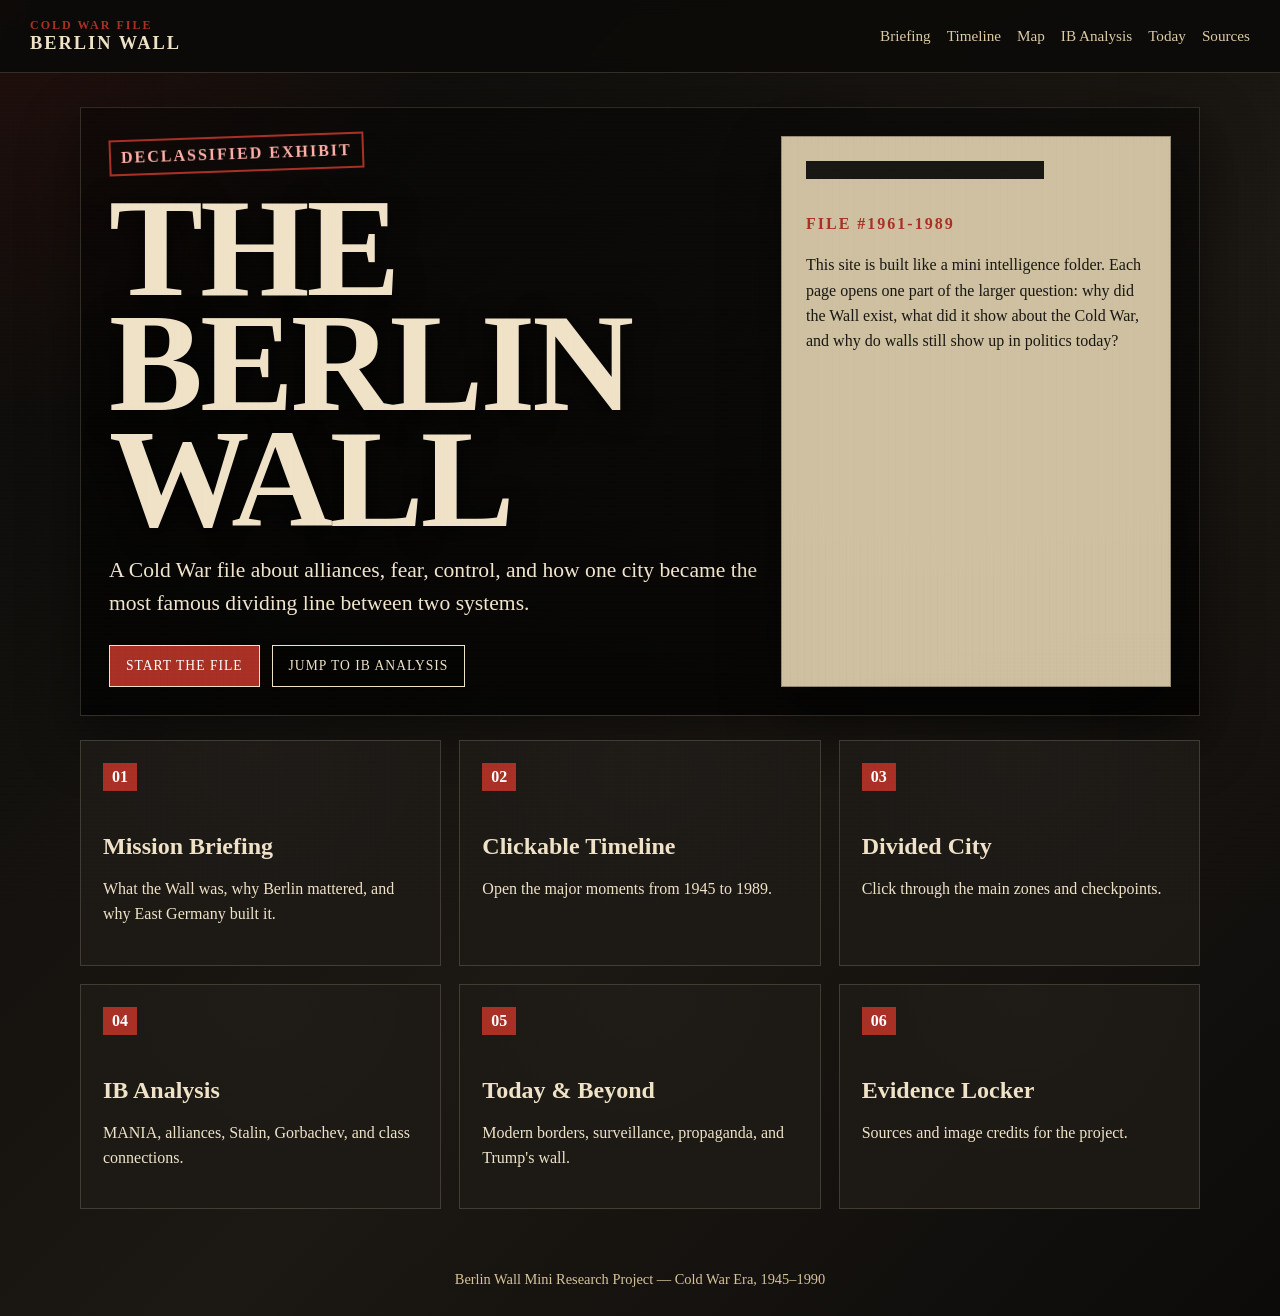
==== commit 4dd4ceaa: "Revert "changed ui" This reverts commit 6e41ddf3de00de1da1a51ca98bd2a707bfbdb9bf." ====
--- a/index.html
+++ b/index.html
@@ -3,100 +3,99 @@
 <head>
   <meta charset="UTF-8">
   <meta name="viewport" content="width=device-width, initial-scale=1.0">
-  <title>Home | Berlin Wall Project</title>
+  <title>Home | Berlin Wall Dossier</title>
   <link rel="stylesheet" href="styles.css">
 </head>
 <body>
-  <header class="site-header">
-  <a class="logo" href="index.html">Berlin Wall Project</a>
+  <div class="paper-grain"></div>
+  <header class="topbar">
+  <a class="brand" href="index.html">
+    <span class="brand-small">Cold War File</span>
+    <span class="brand-main">Berlin Wall</span>
+  </a>
 
   <button class="menu-button" aria-label="open menu">☰</button>
 
   <nav class="site-nav">
-    <a href="briefing.html">Overview</a>
+    <a href="briefing.html">Briefing</a>
     <a href="timeline.html">Timeline</a>
-    <a href="map.html">Berlin</a>
+    <a href="map.html">Map</a>
     <a href="ib-analysis.html">IB Analysis</a>
     <a href="today.html">Today</a>
     <a href="sources.html">Sources</a>
   </nav>
 </header>
 
-  <main>
+  <main class="page-wrap">
 
-    <section class="hero">
-      <div class="hero-text">
-        <p class="eyebrow">Cold War Mini Research Project</p>
+    <section class="home-hero">
+      <div class="hero-copy">
+        <p class="stamp">Declassified Exhibit</p>
         <h1>The Berlin Wall</h1>
-        <p>
-          From 1961 to 1989, the Berlin Wall divided a city and became one of the
-          most recognizable symbols of the Cold War. This website explains what it was,
-          why it mattered, and how it connects to larger themes like alliances,
-          nationalism, authoritarian control, and modern border politics.
+        <p class="tagline">
+          A Cold War file about alliances, fear, control, and how one city became
+          the most famous dividing line between two systems.
         </p>
 
         <div class="button-row">
-          <a class="primary-button" href="briefing.html">Start with the overview</a>
-          <a class="secondary-button" href="ib-analysis.html">See the IB connections</a>
+          <a class="main-button" href="briefing.html">Start the file</a>
+          <a class="quiet-button" href="ib-analysis.html">Jump to IB analysis</a>
         </div>
       </div>
 
-      <div class="hero-visual" aria-label="stylized Berlin Wall illustration">
-        <div class="wall-shape"></div>
-        <div class="watchtower"></div>
-        <div class="city-line"></div>
+      <div class="hero-panel">
+        <div class="redacted-line"></div>
+        <p class="file-number">FILE #1961-1989</p>
+        <p>
+          This site is built like a mini intelligence folder. Each page opens one
+          part of the larger question: why did the Wall exist, what did it show
+          about the Cold War, and why do walls still show up in politics today?
+        </p>
       </div>
     </section>
 
-    <section class="section-wrap">
-      <div class="section-heading">
-        <h2>Explore the project</h2>
-        <p>Each section focuses on one part of the topic.</p>
-      </div>
+    <section class="case-grid" aria-label="site sections">
+      <a class="case-card" href="briefing.html">
+        <span>01</span>
+        <h2>Mission Briefing</h2>
+        <p>What the Wall was, why Berlin mattered, and why East Germany built it.</p>
+      </a>
 
-      <div class="card-grid">
-        <a class="info-card" href="briefing.html">
-          <span>01</span>
-          <h3>Overview</h3>
-          <p>What the Wall was, why it was built, and why Berlin became so important.</p>
-        </a>
+      <a class="case-card" href="timeline.html">
+        <span>02</span>
+        <h2>Clickable Timeline</h2>
+        <p>Open the major moments from 1945 to 1989.</p>
+      </a>
 
-        <a class="info-card" href="timeline.html">
-          <span>02</span>
-          <h3>Timeline</h3>
-          <p>Key events from postwar Germany to the fall of the Wall in 1989.</p>
-        </a>
+      <a class="case-card" href="map.html">
+        <span>03</span>
+        <h2>Divided City</h2>
+        <p>Click through the main zones and checkpoints.</p>
+      </a>
 
-        <a class="info-card" href="map.html">
-          <span>03</span>
-          <h3>Berlin</h3>
-          <p>A simple explanation of West Berlin, East Berlin, and Checkpoint Charlie.</p>
-        </a>
+      <a class="case-card" href="ib-analysis.html">
+        <span>04</span>
+        <h2>IB Analysis</h2>
+        <p>MANIA, alliances, Stalin, Gorbachev, and class connections.</p>
+      </a>
 
-        <a class="info-card" href="ib-analysis.html">
-          <span>04</span>
-          <h3>IB Analysis</h3>
-          <p>Connections to the Cold War theme, MANIA, Stalin, Gorbachev, and class topics.</p>
-        </a>
+      <a class="case-card" href="today.html">
+        <span>05</span>
+        <h2>Today & Beyond</h2>
+        <p>Modern borders, surveillance, propaganda, and Trump's wall.</p>
+      </a>
 
-        <a class="info-card" href="today.html">
-          <span>05</span>
-          <h3>Today</h3>
-          <p>How the Wall connects to modern borders, surveillance, propaganda, and alliances.</p>
-        </a>
-
-        <a class="info-card" href="sources.html">
-          <span>06</span>
-          <h3>Sources</h3>
-          <p>Where the information came from.</p>
-        </a>
-      </div>
+      <a class="case-card" href="sources.html">
+        <span>06</span>
+        <h2>Evidence Locker</h2>
+        <p>Sources and image credits for the project.</p>
+      </a>
     </section>
 
   </main>
 
   <footer class="footer-note">
-  Cold War Mini Research Project — The Berlin Wall
+  Berlin Wall Mini Research Project — Cold War Era, 1945–1990
 </footer>
 
 <script src="script.js"></script>
--- a/styles.css
+++ b/styles.css
@@ -1,13 +1,15 @@
 :root {
   --bg: #11100d;
   --panel: #1d1a16;
-  --cream: #efe1c2;
-  --tan: #d6c198;
-  --muted: #a9997b;
-  --ink: #1d1a16;
-  --red: #9e2d24;
-  --line: rgba(239, 225, 194, 0.18);
-  --shadow: 0 20px 45px rgba(0, 0, 0, 0.32);
+  --paper: #dfd0ae;
+  --paper-dark: #c7b48d;
+  --paper-light: #efe2c7;
+  --ink: #191713;
+  --muted: #7d715f;
+  --red: #a93024;
+  --red-dark: #641911;
+  --line: rgba(255, 238, 200, 0.16);
+  --shadow: 0 22px 55px rgba(0, 0, 0, 0.45);
 }
 
 * {
@@ -16,41 +18,67 @@
 
 body {
   margin: 0;
-  color: var(--cream);
+  color: var(--paper-light);
   font-family: Georgia, "Times New Roman", serif;
   background:
-    radial-gradient(circle at top left, rgba(158, 45, 36, 0.14), transparent 28rem),
-    linear-gradient(135deg, #0d0c0b, #1a1713 60%, #0f0d0b);
-}
-
-.site-header {
+    radial-gradient(circle at top left, rgba(169, 48, 36, 0.15), transparent 27rem),
+    linear-gradient(135deg, #090908, #1c1813 58%, #0c0b0a);
+  min-height: 100vh;
+}
+
+.paper-grain {
+  position: fixed;
+  inset: 0;
+  pointer-events: none;
+  opacity: 0.12;
+  background-image:
+    repeating-linear-gradient(0deg, transparent, transparent 3px, rgba(255, 255, 255, 0.22) 4px),
+    repeating-linear-gradient(90deg, transparent, transparent 6px, rgba(0, 0, 0, 0.55) 7px);
+  mix-blend-mode: overlay;
+}
+
+.topbar {
   position: sticky;
   top: 0;
-  z-index: 5;
+  z-index: 10;
   display: flex;
   align-items: center;
   justify-content: space-between;
-  padding: 18px 34px;
-  background: rgba(13, 12, 11, 0.94);
+  padding: 18px 30px;
+  background: rgba(12, 11, 9, 0.94);
   border-bottom: 1px solid var(--line);
   backdrop-filter: blur(8px);
 }
 
-.logo {
-  color: var(--cream);
+.brand {
+  color: var(--paper-light);
   text-decoration: none;
-  font-weight: bold;
-  letter-spacing: 1px;
+  text-transform: uppercase;
+  letter-spacing: 2px;
+}
+
+.brand-small {
+  display: block;
+  color: var(--red);
+  font-size: 0.75rem;
+  font-weight: bold;
+}
+
+.brand-main {
+  display: block;
+  font-size: 1.15rem;
+  font-weight: bold;
 }
 
 .site-nav {
   display: flex;
-  gap: 18px;
+  gap: 16px;
 }
 
 .site-nav a {
-  color: var(--tan);
+  color: #dccaa5;
   text-decoration: none;
+  font-size: 0.95rem;
 }
 
 .site-nav a:hover {
@@ -59,324 +87,437 @@
 
 .menu-button {
   display: none;
+  color: var(--paper-light);
   background: transparent;
-  color: var(--cream);
   border: 1px solid var(--line);
   padding: 8px 10px;
   cursor: pointer;
 }
 
-main {
+.page-wrap {
   width: min(1120px, calc(100% - 32px));
-  margin: 0 auto;
-}
-
-.hero,
-.page-hero,
-.section-wrap {
-  margin: 34px 0;
-}
-
-.hero {
+  margin: 34px auto;
+}
+
+.home-hero {
   display: grid;
-  grid-template-columns: 1.15fr 0.85fr;
-  gap: 28px;
-  align-items: center;
-  min-height: 480px;
-  padding: 38px;
-  background: rgba(29, 26, 22, 0.92);
+  grid-template-columns: 1.25fr 0.75fr;
+  gap: 22px;
+  padding: 28px;
+  background:
+    linear-gradient(rgba(0, 0, 0, 0.38), rgba(0, 0, 0, 0.74)),
+    url("https://commons.wikimedia.org/wiki/Special:FilePath/Berlin_Wall_1986.jpg");
+  background-size: cover;
+  background-position: center;
   border: 1px solid var(--line);
   box-shadow: var(--shadow);
-}
-
-.eyebrow {
+  min-height: 480px;
+  align-items: end;
+}
+
+.hero-copy h1 {
+  margin: 0 0 18px;
+  max-width: 780px;
+  font-size: clamp(3.8rem, 12vw, 8.8rem);
+  line-height: 0.82;
+  text-transform: uppercase;
+  letter-spacing: -3px;
+  text-shadow: 0 5px 28px rgba(0, 0, 0, 0.85);
+}
+
+.tagline {
+  max-width: 720px;
+  margin: 0;
+  color: #f1e5cd;
+  font-size: 1.35rem;
+  line-height: 1.5;
+}
+
+.stamp {
+  display: inline-block;
   color: #ffb0a8;
-  margin: 0 0 12px;
+  border: 2px solid var(--red);
+  padding: 7px 10px;
+  margin: 0 0 18px;
   text-transform: uppercase;
   letter-spacing: 2px;
-  font-size: 0.85rem;
-  font-weight: bold;
-}
-
-h1,
-h2,
-h3,
-p {
-  margin-top: 0;
-}
-
-h1 {
-  margin-bottom: 18px;
-  font-size: clamp(3rem, 8vw, 6.8rem);
-  line-height: 0.92;
-  letter-spacing: -2px;
-}
-
-.hero p,
-.page-hero p,
-.content-card p,
-.wide-card p,
-.source-card p,
-.info-card p,
-.timeline-entry p,
-.mania-list p {
-  line-height: 1.6;
-}
-
-.hero-text > p:not(.eyebrow),
-.page-hero > p {
-  max-width: 760px;
-  font-size: 1.18rem;
-  color: #eadcbd;
+  font-weight: bold;
+  transform: rotate(-2deg);
+}
+
+.hero-panel,
+.page-title,
+.note-card,
+.quote-card,
+.source-card,
+.click-box,
+.quiz-card {
+  color: var(--ink);
+  background: var(--paper);
+  border: 1px solid rgba(20, 16, 10, 0.3);
+  box-shadow: var(--shadow);
+}
+
+.hero-panel {
+  align-self: stretch;
+  padding: 24px;
+  background: rgba(223, 208, 174, 0.92);
+  color: var(--ink);
+}
+
+.file-number {
+  color: var(--red);
+  font-weight: bold;
+  letter-spacing: 2px;
+  text-transform: uppercase;
+}
+
+.redacted-line {
+  width: 70%;
+  height: 18px;
+  margin-bottom: 32px;
+  background: var(--ink);
 }
 
 .button-row {
   display: flex;
   gap: 12px;
   flex-wrap: wrap;
-  margin-top: 24px;
-}
-
-.primary-button,
-.secondary-button {
+  margin-top: 26px;
+}
+
+.main-button,
+.quiet-button {
   display: inline-block;
   padding: 12px 16px;
   text-decoration: none;
-  border: 1px solid var(--line);
-}
-
-.primary-button {
+  border: 1px solid var(--paper-light);
+  text-transform: uppercase;
+  letter-spacing: 1px;
+  font-size: 0.85rem;
+}
+
+.main-button {
+  background: var(--red);
   color: white;
-  background: var(--red);
-}
-
-.secondary-button {
-  color: var(--cream);
-  background: rgba(255, 255, 255, 0.06);
-}
-
-.hero-visual {
-  position: relative;
-  min-height: 340px;
-  border-radius: 12px;
-  overflow: hidden;
-  background:
-    linear-gradient(to bottom, rgba(255, 255, 255, 0.08), transparent),
-    linear-gradient(135deg, #28231d, #14120f);
-  border: 1px solid var(--line);
-}
-
-.wall-shape {
-  position: absolute;
-  left: 8%;
-  right: 8%;
-  bottom: 74px;
-  height: 96px;
-  background:
-    repeating-linear-gradient(90deg, #8d806b 0 44px, #746955 44px 48px);
-  transform: skewY(-3deg);
-  box-shadow: 0 24px 0 rgba(0, 0, 0, 0.22);
-}
-
-.watchtower {
-  position: absolute;
-  right: 18%;
-  bottom: 155px;
-  width: 72px;
-  height: 132px;
-  background: #736957;
-  border: 4px solid #201d18;
-}
-
-.watchtower::before {
-  content: "";
-  position: absolute;
-  left: -18px;
-  top: -38px;
-  width: 108px;
-  height: 42px;
-  background: #9a8d73;
-  border: 4px solid #201d18;
-}
-
-.city-line {
-  position: absolute;
-  left: 0;
-  right: 0;
-  bottom: 38px;
-  height: 40px;
-  background:
-    linear-gradient(to top, #0c0b0a, transparent),
-    repeating-linear-gradient(90deg, #302a22 0 30px, transparent 30px 45px);
-}
-
-.section-heading {
-  margin-bottom: 18px;
-}
-
-.section-heading h2 {
-  font-size: clamp(2rem, 4vw, 3rem);
-  margin-bottom: 8px;
-}
-
-.card-grid,
+}
+
+.quiet-button {
+  color: var(--paper-light);
+  background: rgba(0, 0, 0, 0.4);
+}
+
+.case-grid,
+.analysis-grid,
+.today-cards,
 .two-column,
-.three-column,
-.source-list {
-  display: grid;
-  gap: 18px;
-}
-
-.card-grid {
-  grid-template-columns: repeat(3, 1fr);
-}
-
-.two-column {
-  grid-template-columns: repeat(2, 1fr);
-}
-
-.three-column {
-  grid-template-columns: repeat(3, 1fr);
-}
-
-.info-card,
-.content-card,
-.wide-card,
-.source-card,
-.timeline-entry,
-.mania-list article {
-  color: var(--ink);
-  background: var(--cream);
-  border: 1px solid rgba(20, 16, 10, 0.25);
-  box-shadow: var(--shadow);
-}
-
-.info-card {
-  display: block;
-  min-height: 185px;
-  padding: 22px;
-  text-decoration: none;
-  transition: transform 0.18s ease, background 0.18s ease;
-}
-
-.info-card:hover {
-  transform: translateY(-5px);
-  background: #f6e8c9;
-}
-
-.info-card span {
-  display: inline-block;
-  margin-bottom: 34px;
-  padding: 5px 9px;
-  color: white;
-  background: var(--red);
-  font-weight: bold;
-}
-
-.content-card,
-.wide-card,
-.source-card {
-  padding: 24px;
-}
-
-.page-hero {
-  padding: 34px;
-  background: rgba(29, 26, 22, 0.92);
-  border: 1px solid var(--line);
-  box-shadow: var(--shadow);
-}
-
-.page-hero h1 {
-  max-width: 900px;
-}
-
-.fact-strip {
+.sources-list,
+.mania-grid {
   display: grid;
   grid-template-columns: repeat(3, 1fr);
   gap: 18px;
-}
-
-.fact-strip div {
+  margin-top: 24px;
+}
+
+.case-card {
+  display: block;
+  min-height: 220px;
   padding: 22px;
+  color: var(--paper-light);
+  text-decoration: none;
+  background:
+    linear-gradient(rgba(29, 26, 22, 0.92), rgba(29, 26, 22, 0.92)),
+    radial-gradient(circle at top, rgba(255, 255, 255, 0.12), transparent 60%);
+  border: 1px solid var(--line);
+  transition: transform 0.18s ease, border-color 0.18s ease, background 0.18s ease;
+}
+
+.case-card:hover {
+  transform: translateY(-7px) rotate(-0.5deg);
+  border-color: rgba(255, 231, 188, 0.45);
+  background: #28231d;
+}
+
+.case-card span {
+  display: inline-block;
+  padding: 5px 9px;
+  margin-bottom: 42px;
+  color: white;
+  background: var(--red);
+  font-weight: bold;
+}
+
+.case-card h2,
+.note-card h2,
+.source-card h2,
+.quote-card h2,
+.quiz-card h2 {
+  margin: 0 0 10px;
+}
+
+.case-card p,
+.note-card p,
+.source-card p,
+.quote-card p,
+.quiz-card p,
+.page-title p,
+.hero-panel p {
+  line-height: 1.58;
+}
+
+.page-title {
+  padding: 28px;
+  margin-bottom: 24px;
+}
+
+.page-title h1 {
+  margin: 0 0 12px;
+  font-size: clamp(2.6rem, 7vw, 5.2rem);
+  line-height: 0.9;
+  text-transform: uppercase;
+  letter-spacing: -1px;
+}
+
+.mini-title h2 {
+  font-size: clamp(1.8rem, 4vw, 3rem);
+  margin: 0 0 8px;
+}
+
+.note-card,
+.quote-card,
+.source-card,
+.click-box,
+.quiz-card {
+  padding: 22px;
+}
+
+.two-column {
+  grid-template-columns: repeat(2, 1fr);
+}
+
+.image-strip {
+  display: grid;
+  grid-template-columns: 1fr 1fr;
+  gap: 18px;
+  margin: 24px 0;
+}
+
+.image-strip.single {
+  grid-template-columns: 1fr;
+}
+
+.image-strip figure {
+  margin: 0;
+  padding: 10px;
+  background: var(--panel);
+  border: 1px solid var(--line);
+}
+
+.image-strip img {
+  display: block;
+  width: 100%;
+  max-height: 380px;
+  object-fit: cover;
+  filter: grayscale(0.55) contrast(1.05);
+}
+
+figcaption {
+  color: #dac9a7;
+  font-size: 0.85rem;
+  padding-top: 9px;
+}
+
+.click-box {
+  border: 1px dashed var(--red);
+}
+
+.reveal-button,
+.quiz-option,
+.timeline-item,
+.mania-card,
+.map-click {
+  font-family: inherit;
+}
+
+.reveal-button,
+.quiz-option {
+  cursor: pointer;
+  background: var(--ink);
+  color: var(--paper-light);
+  border: none;
+  padding: 11px 13px;
+}
+
+.hidden-answer,
+.quiz-response {
+  display: none;
+  margin-top: 14px;
+  margin-bottom: 0;
+  font-weight: bold;
+}
+
+.hidden-answer.show,
+.quiz-response.show {
+  display: block;
+}
+
+.timeline-list {
+  display: grid;
+  gap: 14px;
+}
+
+.timeline-item {
+  width: 100%;
+  text-align: left;
+  cursor: pointer;
   color: var(--ink);
-  background: var(--tan);
+  background: var(--paper);
+  border: 1px solid rgba(20, 16, 10, 0.3);
+  padding: 18px;
+  box-shadow: 0 14px 35px rgba(0, 0, 0, 0.28);
+}
+
+.timeline-item strong {
+  display: block;
+  color: var(--red);
+  font-size: 1.45rem;
+  margin-bottom: 5px;
+}
+
+.timeline-item span {
+  display: block;
+  font-size: 1.08rem;
+}
+
+.timeline-item small {
+  display: none;
+  margin-top: 12px;
+  font-size: 0.98rem;
+  line-height: 1.55;
+}
+
+.timeline-item.open small {
+  display: block;
+}
+
+.fake-map {
+  position: relative;
+  display: grid;
+  grid-template-columns: 1fr 46px 1fr;
+  min-height: 430px;
+  overflow: hidden;
+  border: 10px solid #2b261e;
+  background: var(--paper-dark);
   box-shadow: var(--shadow);
 }
 
-.fact-strip strong {
-  display: block;
-  color: var(--red);
-  font-size: 1.8rem;
-  margin-bottom: 6px;
-}
-
-.timeline {
-  position: relative;
-  margin: 34px 0;
-  display: grid;
-  gap: 18px;
-}
-
-.timeline-entry {
-  display: grid;
-  grid-template-columns: 140px 1fr;
-  gap: 20px;
-  padding: 24px;
-}
-
-.timeline-entry span {
-  color: var(--red);
-  font-weight: bold;
-  font-size: 1.35rem;
-}
-
-.simple-map {
-  display: grid;
-  grid-template-columns: 1fr 54px 1fr;
-  min-height: 360px;
-  overflow: hidden;
-  border: 1px solid var(--line);
-  box-shadow: var(--shadow);
-}
-
-.map-zone {
-  padding: 28px;
+.map-side {
+  text-align: left;
+  border: none;
+  padding: 34px;
+  cursor: pointer;
   color: var(--ink);
 }
 
-.west-zone {
-  background: #ebddbd;
-}
-
-.east-zone {
-  background: #b9a47d;
-}
-
-.wall-divider {
+.west {
+  background:
+    linear-gradient(rgba(239, 226, 199, 0.88), rgba(239, 226, 199, 0.88)),
+    radial-gradient(circle at top, #fff, transparent);
+}
+
+.east {
+  background:
+    linear-gradient(rgba(166, 143, 106, 0.9), rgba(166, 143, 106, 0.9)),
+    radial-gradient(circle at top, #fff, transparent);
+}
+
+.wall-line {
   display: flex;
   align-items: center;
   justify-content: center;
+  color: white;
+  writing-mode: vertical-rl;
+  text-transform: uppercase;
+  letter-spacing: 2px;
+  font-size: 0.82rem;
   background: repeating-linear-gradient(
     0deg,
-    #211e19,
-    #211e19 18px,
-    #6d604e 18px,
-    #6d604e 25px
+    #23211d,
+    #23211d 18px,
+    #6f604e 19px,
+    #6f604e 25px
   );
-  color: var(--cream);
-  text-transform: uppercase;
-  letter-spacing: 2px;
-  writing-mode: vertical-rl;
-}
-
-.mania-list {
-  display: grid;
-  gap: 16px;
-}
-
-.mania-list article {
-  padding: 22px;
-  border-left: 6px solid var(--red);
+}
+
+.checkpoint {
+  position: absolute;
+  left: 50%;
+  bottom: 52px;
+  transform: translateX(-50%);
+  color: white;
+  background: var(--red);
+  border: 2px solid white;
+  padding: 11px 14px;
+  cursor: pointer;
+}
+
+.wide {
+  margin-top: 22px;
+}
+
+.quote-card {
+  margin-bottom: 24px;
+  border-left: 8px solid var(--red);
+}
+
+.mania-card {
+  min-height: 230px;
+  padding: 20px;
+  color: var(--paper-light);
+  cursor: pointer;
+  text-align: left;
+  background: #1c1915;
+  border: 1px solid var(--line);
+}
+
+.mania-card strong {
+  display: inline-grid;
+  place-items: center;
+  width: 44px;
+  height: 44px;
+  margin-bottom: 18px;
+  color: white;
+  background: var(--red);
+  font-size: 1.35rem;
+}
+
+.mania-card span {
+  display: block;
+  font-size: 1.25rem;
+  margin-bottom: 12px;
+}
+
+.mania-card small {
+  display: none;
+  color: #e6d6b9;
+  line-height: 1.55;
+  font-size: 0.95rem;
+}
+
+.mania-card.open small {
+  display: block;
+}
+
+.quiz-card {
+  margin-top: 24px;
+}
+
+.quiz-option {
+  display: block;
+  width: 100%;
+  margin: 10px 0;
+  text-align: left;
+  background: #2a251f;
 }
 
 .source-card a {
@@ -385,9 +526,10 @@
 }
 
 .footer-note {
+  color: #d8c39c;
+  text-align: center;
   padding: 28px;
-  text-align: center;
-  color: var(--tan);
+  font-size: 0.9rem;
 }
 
 @media (max-width: 850px) {
@@ -398,12 +540,12 @@
   .site-nav {
     display: none;
     position: absolute;
-    top: 66px;
+    top: 70px;
     right: 18px;
     flex-direction: column;
     width: 220px;
     padding: 16px;
-    background: #15120f;
+    background: #15110d;
     border: 1px solid var(--line);
   }
 
@@ -411,18 +553,27 @@
     display: flex;
   }
 
-  .hero,
-  .card-grid,
+  .home-hero,
+  .case-grid,
+  .analysis-grid,
+  .today-cards,
   .two-column,
-  .three-column,
-  .fact-strip,
-  .simple-map,
-  .timeline-entry {
+  .sources-list,
+  .mania-grid,
+  .image-strip {
     grid-template-columns: 1fr;
   }
 
-  .wall-divider {
-    min-height: 42px;
+  .hero-copy h1 {
+    font-size: clamp(3.2rem, 15vw, 6rem);
+  }
+
+  .fake-map {
+    grid-template-columns: 1fr;
+  }
+
+  .wall-line {
     writing-mode: horizontal-tb;
-  }
-}
+    min-height: 44px;
+  }
+}
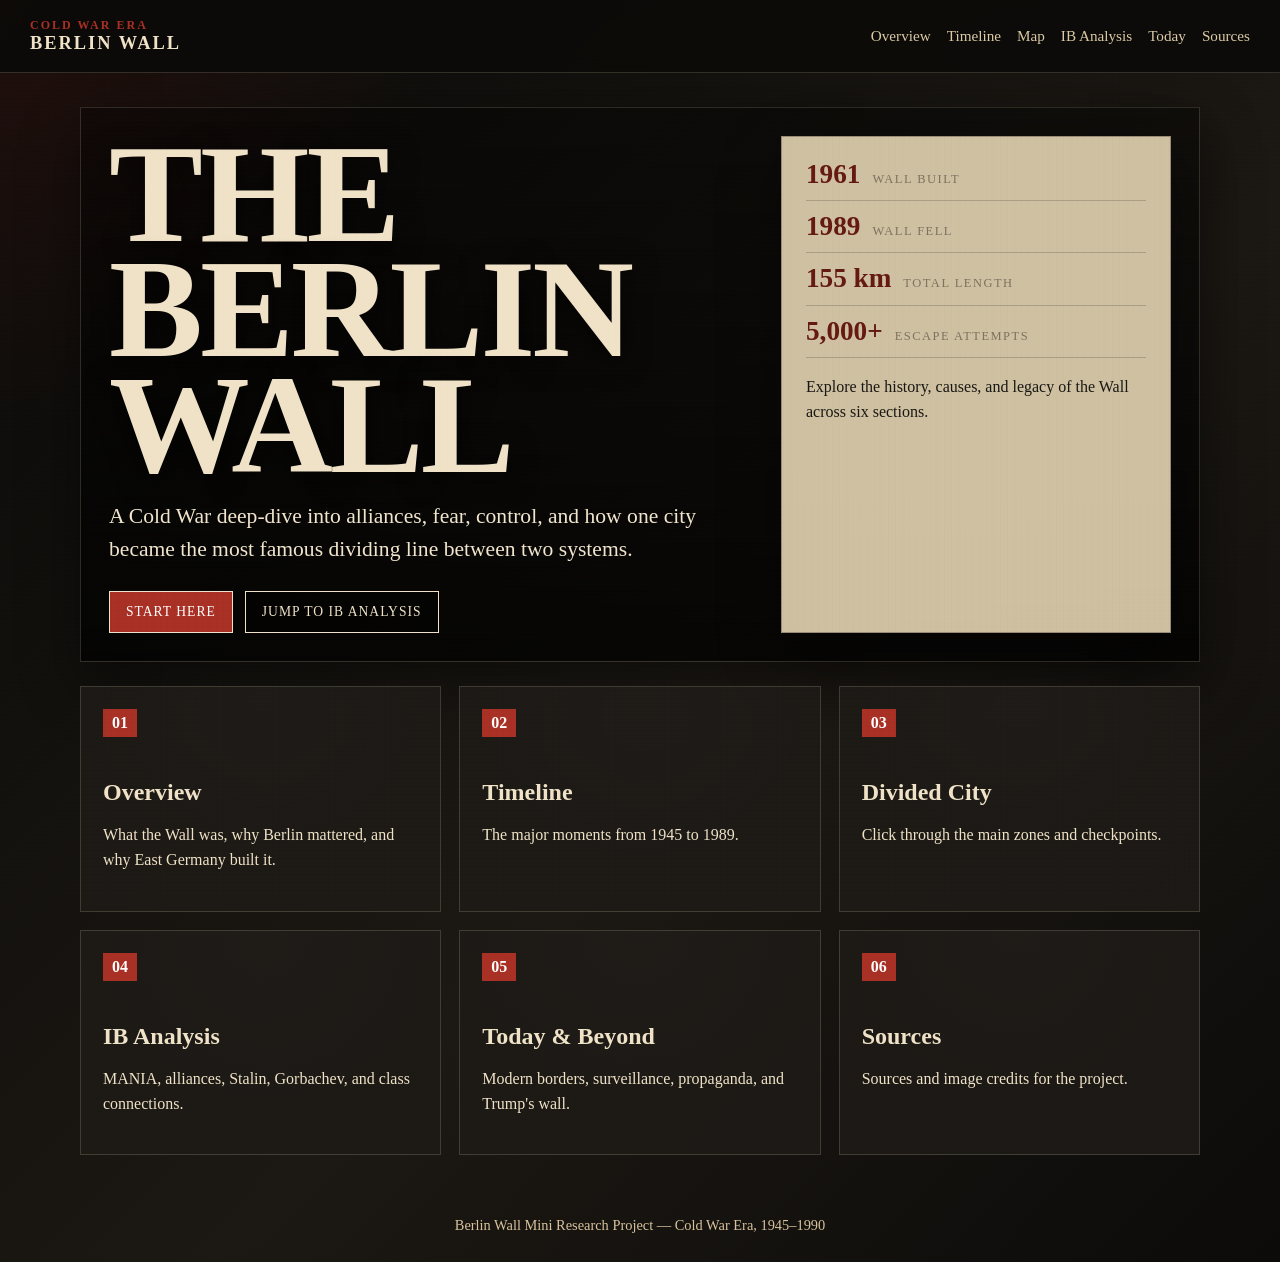
==== commit ea4c50b4: "fixed lots of ui" ====
--- a/index.html
+++ b/index.html
@@ -3,21 +3,21 @@
 <head>
   <meta charset="UTF-8">
   <meta name="viewport" content="width=device-width, initial-scale=1.0">
-  <title>Home | Berlin Wall Dossier</title>
+  <title>Home | The Berlin Wall</title>
   <link rel="stylesheet" href="styles.css">
 </head>
 <body>
   <div class="paper-grain"></div>
   <header class="topbar">
   <a class="brand" href="index.html">
-    <span class="brand-small">Cold War File</span>
+    <span class="brand-small">Cold War Era</span>
     <span class="brand-main">Berlin Wall</span>
   </a>
 
   <button class="menu-button" aria-label="open menu">☰</button>
 
   <nav class="site-nav">
-    <a href="briefing.html">Briefing</a>
+    <a href="briefing.html">Overview</a>
     <a href="timeline.html">Timeline</a>
     <a href="map.html">Map</a>
     <a href="ib-analysis.html">IB Analysis</a>
@@ -30,41 +30,50 @@
 
     <section class="home-hero">
       <div class="hero-copy">
-        <p class="stamp">Declassified Exhibit</p>
         <h1>The Berlin Wall</h1>
         <p class="tagline">
-          A Cold War file about alliances, fear, control, and how one city became
+          A Cold War deep-dive into alliances, fear, control, and how one city became
           the most famous dividing line between two systems.
         </p>
 
         <div class="button-row">
-          <a class="main-button" href="briefing.html">Start the file</a>
-          <a class="quiet-button" href="ib-analysis.html">Jump to IB analysis</a>
+          <a class="main-button" href="briefing.html">Start Here</a>
+          <a class="quiet-button" href="ib-analysis.html">Jump to IB Analysis</a>
         </div>
       </div>
 
       <div class="hero-panel">
-        <div class="redacted-line"></div>
-        <p class="file-number">FILE #1961-1989</p>
-        <p>
-          This site is built like a mini intelligence folder. Each page opens one
-          part of the larger question: why did the Wall exist, what did it show
-          about the Cold War, and why do walls still show up in politics today?
-        </p>
+        <div class="stat-row">
+          <span class="stat-num">1961</span>
+          <span class="stat-label">Wall built</span>
+        </div>
+        <div class="stat-row">
+          <span class="stat-num">1989</span>
+          <span class="stat-label">Wall fell</span>
+        </div>
+        <div class="stat-row">
+          <span class="stat-num">155 km</span>
+          <span class="stat-label">Total length</span>
+        </div>
+        <div class="stat-row">
+          <span class="stat-num">5,000+</span>
+          <span class="stat-label">Escape attempts</span>
+        </div>
+        <p>Explore the history, causes, and legacy of the Wall across six sections.</p>
       </div>
     </section>
 
     <section class="case-grid" aria-label="site sections">
       <a class="case-card" href="briefing.html">
         <span>01</span>
-        <h2>Mission Briefing</h2>
+        <h2>Overview</h2>
         <p>What the Wall was, why Berlin mattered, and why East Germany built it.</p>
       </a>
 
       <a class="case-card" href="timeline.html">
         <span>02</span>
-        <h2>Clickable Timeline</h2>
-        <p>Open the major moments from 1945 to 1989.</p>
+        <h2>Timeline</h2>
+        <p>The major moments from 1945 to 1989.</p>
       </a>
 
       <a class="case-card" href="map.html">
@@ -87,7 +96,7 @@
 
       <a class="case-card" href="sources.html">
         <span>06</span>
-        <h2>Evidence Locker</h2>
+        <h2>Sources</h2>
         <p>Sources and image credits for the project.</p>
       </a>
     </section>
--- a/styles.css
+++ b/styles.css
@@ -135,14 +135,14 @@
 
 .stamp {
   display: inline-block;
-  color: #ffb0a8;
-  border: 2px solid var(--red);
-  padding: 7px 10px;
+  color: white;
+  background: var(--red);
+  padding: 4px 10px;
   margin: 0 0 18px;
   text-transform: uppercase;
   letter-spacing: 2px;
+  font-size: 0.78rem;
   font-weight: bold;
-  transform: rotate(-2deg);
 }
 
 .hero-panel,
@@ -165,18 +165,27 @@
   color: var(--ink);
 }
 
-.file-number {
-  color: var(--red);
+.stat-row {
+  display: flex;
+  align-items: baseline;
+  gap: 12px;
+  margin-bottom: 12px;
+  padding-bottom: 12px;
+  border-bottom: 1px solid rgba(20, 16, 10, 0.2);
+}
+
+.stat-num {
+  font-size: 1.7rem;
   font-weight: bold;
-  letter-spacing: 2px;
+  color: var(--red-dark);
+  line-height: 1;
+}
+
+.stat-label {
+  font-size: 0.78rem;
   text-transform: uppercase;
-}
-
-.redacted-line {
-  width: 70%;
-  height: 18px;
-  margin-bottom: 32px;
-  background: var(--ink);
+  letter-spacing: 1.5px;
+  color: var(--muted);
 }
 
 .button-row {
@@ -233,7 +242,7 @@
 }
 
 .case-card:hover {
-  transform: translateY(-7px) rotate(-0.5deg);
+  transform: translateY(-7px);
   border-color: rgba(255, 231, 188, 0.45);
   background: #28231d;
 }
@@ -362,42 +371,97 @@
 }
 
 .timeline-list {
-  display: grid;
-  gap: 14px;
+  position: relative;
+  display: flex;
+  flex-direction: column;
+  gap: 10px;
+  padding-left: 52px;
+}
+
+.timeline-list::before {
+  content: '';
+  position: absolute;
+  left: 16px;
+  top: 18px;
+  bottom: 18px;
+  width: 2px;
+  background: linear-gradient(to bottom, var(--red), rgba(169, 48, 36, 0.2));
 }
 
 .timeline-item {
+  position: relative;
   width: 100%;
   text-align: left;
-  cursor: pointer;
-  color: var(--ink);
-  background: var(--paper);
-  border: 1px solid rgba(20, 16, 10, 0.3);
-  padding: 18px;
-  box-shadow: 0 14px 35px rgba(0, 0, 0, 0.28);
+  cursor: default;
+  color: var(--paper-light);
+  background: #1c1915;
+  border: 1px solid var(--line);
+  padding: 18px 22px;
+  transition: border-color 0.2s, background 0.2s;
+}
+
+.timeline-item::before {
+  content: '';
+  position: absolute;
+  left: -41px;
+  top: 20px;
+  width: 12px;
+  height: 12px;
+  border-radius: 50%;
+  background: var(--red);
+  border: 3px solid var(--bg);
+  transition: transform 0.18s;
+}
+
+.timeline-item::after {
+  content: '';
+  position: absolute;
+  left: -29px;
+  top: 25px;
+  width: 29px;
+  height: 2px;
+  background: var(--red);
+  opacity: 0.4;
+}
+
+.timeline-item:hover {
+  border-color: rgba(255, 231, 188, 0.4);
+  background: #28231d;
+}
+
+.timeline-item:hover::before {
+  transform: scale(1.35);
 }
 
 .timeline-item strong {
   display: block;
   color: var(--red);
   font-size: 1.45rem;
-  margin-bottom: 5px;
+  margin-bottom: 4px;
 }
 
 .timeline-item span {
   display: block;
-  font-size: 1.08rem;
+  font-size: 1.05rem;
 }
 
 .timeline-item small {
-  display: none;
+  display: block;
+  overflow: hidden;
+  max-height: 0;
+  opacity: 0;
+  margin-top: 0;
+  font-size: 0.95rem;
+  line-height: 1.55;
+  color: #e6d6b9;
+  transition: max-height 0.35s ease, opacity 0.25s ease, margin-top 0.2s ease;
+}
+
+.timeline-item:hover small,
+.timeline-item.open small {
+  max-height: 180px;
+  opacity: 1;
   margin-top: 12px;
-  font-size: 0.98rem;
-  line-height: 1.55;
-}
-
-.timeline-item.open small {
-  display: block;
 }
 
 .fake-map {
@@ -471,13 +535,19 @@
 }
 
 .mania-card {
-  min-height: 230px;
+  min-height: 200px;
   padding: 20px;
   color: var(--paper-light);
-  cursor: pointer;
+  cursor: default;
   text-align: left;
   background: #1c1915;
   border: 1px solid var(--line);
+  transition: border-color 0.2s, background 0.2s;
+}
+
+.mania-card:hover {
+  border-color: rgba(255, 231, 188, 0.4);
+  background: #28231d;
 }
 
 .mania-card strong {
@@ -494,18 +564,26 @@
 .mania-card span {
   display: block;
   font-size: 1.25rem;
-  margin-bottom: 12px;
+  margin-bottom: 8px;
 }
 
 .mania-card small {
-  display: none;
+  display: block;
+  overflow: hidden;
+  max-height: 0;
+  opacity: 0;
+  margin-top: 0;
   color: #e6d6b9;
   line-height: 1.55;
   font-size: 0.95rem;
-}
-
+  transition: max-height 0.4s ease, opacity 0.3s ease, margin-top 0.2s ease;
+}
+
+.mania-card:hover small,
 .mania-card.open small {
-  display: block;
+  max-height: 250px;
+  opacity: 1;
+  margin-top: 8px;
 }
 
 .quiz-card {
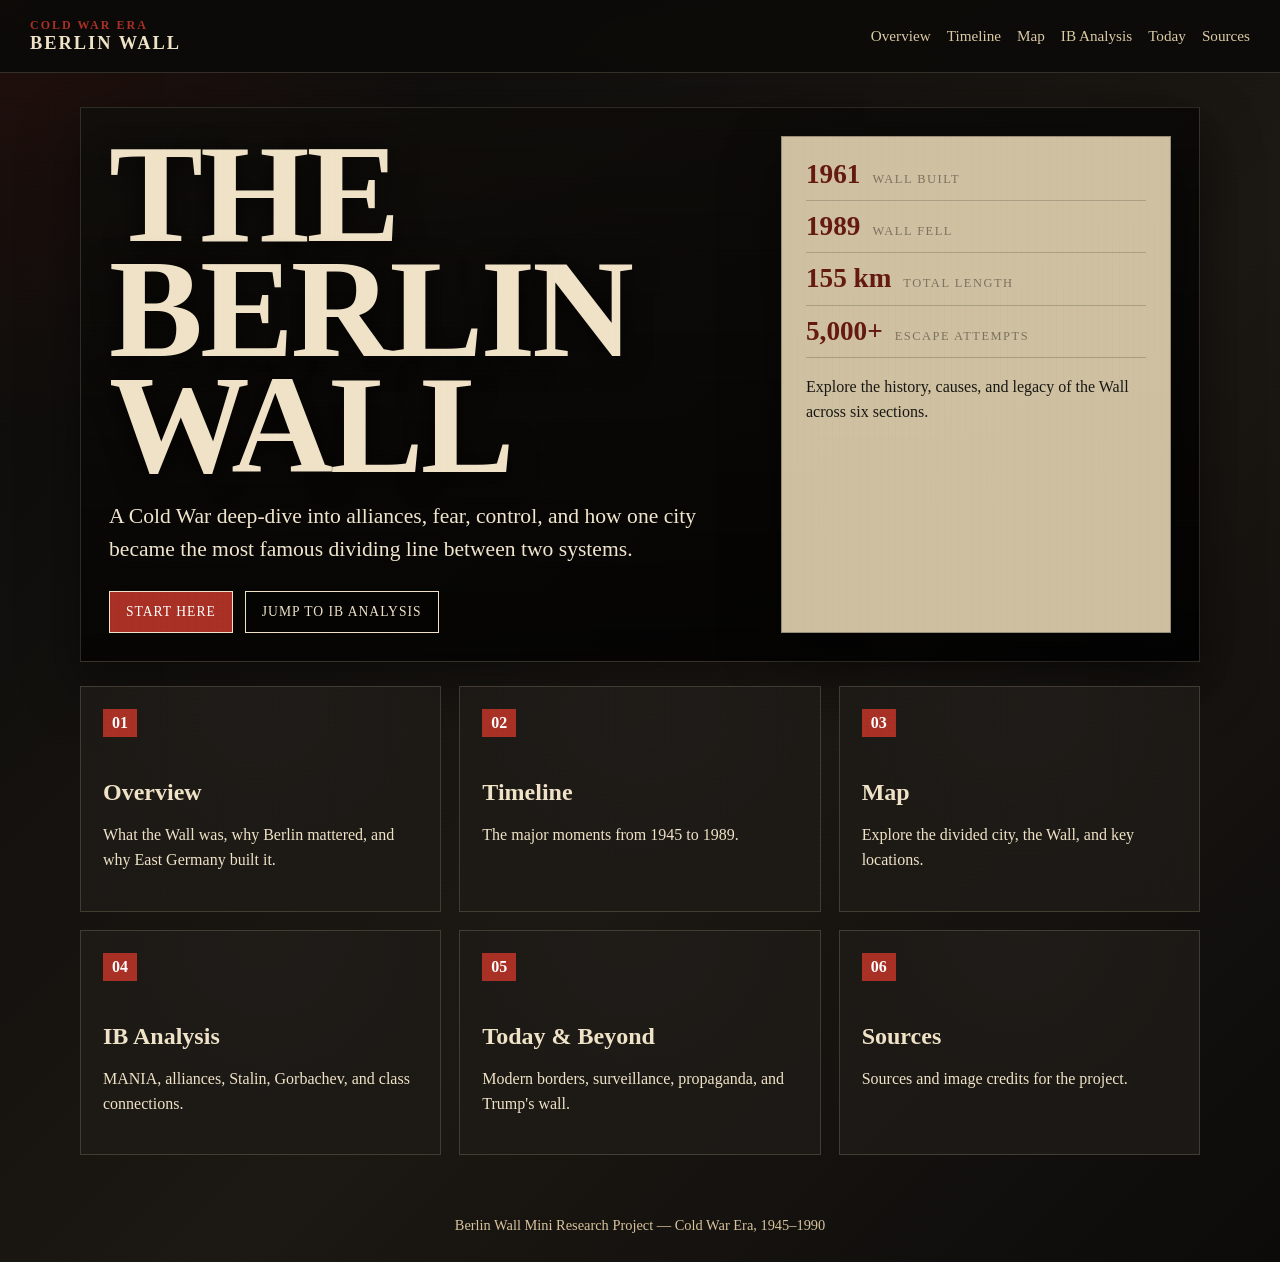
==== commit 53d0f33d: "pretty much finished" ====
--- a/index.html
+++ b/index.html
@@ -28,7 +28,7 @@
 
   <main class="page-wrap">
 
-    <section class="home-hero">
+    <section class="home-hero" data-wiki-bg="Berlinermauer.jpg">
       <div class="hero-copy">
         <h1>The Berlin Wall</h1>
         <p class="tagline">
@@ -78,8 +78,8 @@
 
       <a class="case-card" href="map.html">
         <span>03</span>
-        <h2>Divided City</h2>
-        <p>Click through the main zones and checkpoints.</p>
+        <h2>Map</h2>
+        <p>Explore the divided city, the Wall, and key locations.</p>
       </a>
 
       <a class="case-card" href="ib-analysis.html">
--- a/styles.css
+++ b/styles.css
@@ -106,7 +106,7 @@
   padding: 28px;
   background:
     linear-gradient(rgba(0, 0, 0, 0.38), rgba(0, 0, 0, 0.74)),
-    url("https://commons.wikimedia.org/wiki/Special:FilePath/Berlin_Wall_1986.jpg");
+    linear-gradient(135deg, #1c1812, #0e0c0a);
   background-size: cover;
   background-position: center;
   border: 1px solid var(--line);
@@ -300,19 +300,20 @@
   padding: 22px;
 }
 
-.two-column {
+.two-column,
+.today-cards {
   grid-template-columns: repeat(2, 1fr);
+}
+
+.mania-grid {
+  grid-template-columns: repeat(5, 1fr);
 }
 
 .image-strip {
   display: grid;
-  grid-template-columns: 1fr 1fr;
+  grid-template-columns: repeat(auto-fit, minmax(360px, 1fr));
   gap: 18px;
   margin: 24px 0;
-}
-
-.image-strip.single {
-  grid-template-columns: 1fr;
 }
 
 .image-strip figure {
@@ -334,6 +335,13 @@
   color: #dac9a7;
   font-size: 0.85rem;
   padding-top: 9px;
+}
+
+img[data-wiki] {
+  background: #1a1714;
+  min-height: 180px;
+  display: block;
+  width: 100%;
 }
 
 .click-box {
@@ -398,6 +406,38 @@
   border: 1px solid var(--line);
   padding: 18px 22px;
   transition: border-color 0.2s, background 0.2s;
+  display: flex;
+  align-items: flex-start;
+  gap: 0;
+}
+
+.tl-text {
+  flex: 1;
+  min-width: 0;
+}
+
+.tl-img-wrap {
+  width: 0;
+  overflow: hidden;
+  opacity: 0;
+  flex-shrink: 0;
+  transition: width 0.38s ease, opacity 0.3s ease, margin-left 0.35s ease;
+  margin-left: 0;
+}
+
+.tl-img-wrap img {
+  width: 230px;
+  height: 148px;
+  object-fit: cover;
+  display: block;
+  filter: grayscale(0.4) contrast(1.05);
+}
+
+.timeline-item:hover .tl-img-wrap,
+.timeline-item.open .tl-img-wrap {
+  width: 230px;
+  opacity: 1;
+  margin-left: 20px;
 }
 
 .timeline-item::before {
@@ -467,8 +507,8 @@
 .fake-map {
   position: relative;
   display: grid;
-  grid-template-columns: 1fr 46px 1fr;
-  min-height: 430px;
+  grid-template-columns: 1fr 66px 1fr;
+  min-height: 460px;
   overflow: hidden;
   border: 10px solid #2b261e;
   background: var(--paper-dark);
@@ -476,53 +516,193 @@
 }
 
 .map-side {
+  display: flex;
+  flex-direction: column;
   text-align: left;
   border: none;
-  padding: 34px;
+  padding: 28px 24px 72px;
   cursor: pointer;
   color: var(--ink);
+  transition: filter 0.2s;
+}
+
+.map-side:hover {
+  filter: brightness(1.06);
+}
+
+.side-sub {
+  font-size: 0.78rem;
+  text-transform: uppercase;
+  letter-spacing: 1.5px;
+  opacity: 0.6;
+  margin: 3px 0 0;
+}
+
+.side-markers {
+  display: flex;
+  flex-direction: column;
+  gap: 8px;
+  margin-top: 16px;
+}
+
+.map-marker {
+  display: flex;
+  align-items: center;
+  gap: 8px;
+  font-size: 0.86rem;
+  cursor: pointer;
+  opacity: 0.85;
+  transition: opacity 0.15s;
+}
+
+.map-marker:hover {
+  opacity: 1;
+}
+
+.marker-dot {
+  width: 7px;
+  height: 7px;
+  border-radius: 50%;
+  background: var(--red);
+  flex-shrink: 0;
 }
 
 .west {
   background:
-    linear-gradient(rgba(239, 226, 199, 0.88), rgba(239, 226, 199, 0.88)),
-    radial-gradient(circle at top, #fff, transparent);
+    linear-gradient(rgba(239, 226, 199, 0.9), rgba(225, 210, 180, 0.88)),
+    radial-gradient(circle at top left, #fff, transparent);
 }
 
 .east {
+  position: relative;
+  color: var(--paper-light);
   background:
-    linear-gradient(rgba(166, 143, 106, 0.9), rgba(166, 143, 106, 0.9)),
-    radial-gradient(circle at top, #fff, transparent);
-}
-
-.wall-line {
-  display: flex;
-  align-items: center;
-  justify-content: center;
-  color: white;
-  writing-mode: vertical-rl;
-  text-transform: uppercase;
-  letter-spacing: 2px;
-  font-size: 0.82rem;
+    linear-gradient(rgba(80, 68, 46, 0.96), rgba(55, 46, 30, 0.98));
+}
+
+.east::after {
+  content: '';
+  position: absolute;
+  inset: 0;
   background: repeating-linear-gradient(
     0deg,
-    #23211d,
-    #23211d 18px,
-    #6f604e 19px,
-    #6f604e 25px
+    transparent,
+    transparent 3px,
+    rgba(0, 0, 0, 0.07) 4px
   );
+  pointer-events: none;
+}
+
+@keyframes searchlight {
+  0%, 100% { opacity: 0.2; transform: scaleX(0.4) translateX(-5px); }
+  50%       { opacity: 0.8; transform: scaleX(1)   translateX(5px);  }
+}
+
+.wall-strip {
+  display: flex;
+  flex-direction: column;
+  align-items: center;
+  justify-content: space-around;
+  padding: 18px 0;
+  cursor: pointer;
+  background: repeating-linear-gradient(
+    0deg,
+    #1e1c18,
+    #1e1c18 15px,
+    #3a3530 16px,
+    #3a3530 21px
+  );
+  border-left: 3px solid rgba(255, 255, 255, 0.1);
+  border-right: 3px solid rgba(255, 255, 255, 0.1);
+  transition: filter 0.2s;
+}
+
+.wall-strip:hover {
+  filter: brightness(1.3);
+}
+
+.guard-tower {
+  width: 18px;
+  height: 26px;
+  background: #4a453e;
+  border: 1px solid rgba(255, 255, 255, 0.15);
+  position: relative;
+  flex-shrink: 0;
+}
+
+.guard-tower::before {
+  content: '';
+  position: absolute;
+  top: -5px;
+  left: -4px;
+  width: 26px;
+  height: 6px;
+  background: #5a5448;
+  border: 1px solid rgba(255, 255, 255, 0.18);
+}
+
+.guard-tower::after {
+  content: '';
+  position: absolute;
+  top: 6px;
+  left: 4px;
+  width: 10px;
+  height: 5px;
+  background: rgba(255, 210, 80, 0.5);
+  border-radius: 0 3px 3px 0;
+  transform-origin: left center;
+  animation: searchlight 3s ease-in-out infinite;
+  animation-delay: var(--d, 0s);
+}
+
+@keyframes pulse-checkpoint {
+  0%, 100% { box-shadow: 0 0 0 0 rgba(169, 48, 36, 0.55); }
+  55%       { box-shadow: 0 0 0 10px rgba(169, 48, 36, 0); }
 }
 
 .checkpoint {
   position: absolute;
   left: 50%;
-  bottom: 52px;
+  bottom: 36px;
   transform: translateX(-50%);
   color: white;
   background: var(--red);
   border: 2px solid white;
-  padding: 11px 14px;
+  padding: 9px 14px;
   cursor: pointer;
+  font-family: inherit;
+  font-size: 0.85rem;
+  white-space: nowrap;
+  z-index: 2;
+  animation: pulse-checkpoint 2.5s ease-in-out infinite;
+  transition: background 0.15s;
+}
+
+.checkpoint:hover {
+  background: var(--red-dark);
+}
+
+.connections-header {
+  display: flex;
+  align-items: center;
+  gap: 16px;
+  margin: 36px 0 20px;
+}
+
+.connections-header::before,
+.connections-header::after {
+  content: '';
+  flex: 1;
+  height: 1px;
+  background: var(--line);
+}
+
+.connections-header span {
+  color: var(--muted);
+  font-size: 0.75rem;
+  text-transform: uppercase;
+  letter-spacing: 3px;
+  white-space: nowrap;
 }
 
 .wide {
@@ -535,7 +715,7 @@
 }
 
 .mania-card {
-  min-height: 200px;
+  min-height: 0;
   padding: 20px;
   color: var(--paper-light);
   cursor: default;
@@ -581,7 +761,7 @@
 
 .mania-card:hover small,
 .mania-card.open small {
-  max-height: 250px;
+  max-height: 500px;
   opacity: 1;
   margin-top: 8px;
 }
@@ -650,8 +830,10 @@
     grid-template-columns: 1fr;
   }
 
-  .wall-line {
-    writing-mode: horizontal-tb;
-    min-height: 44px;
+  .wall-strip {
+    flex-direction: row;
+    min-height: 56px;
+    justify-content: space-around;
+    padding: 0 20px;
   }
 }
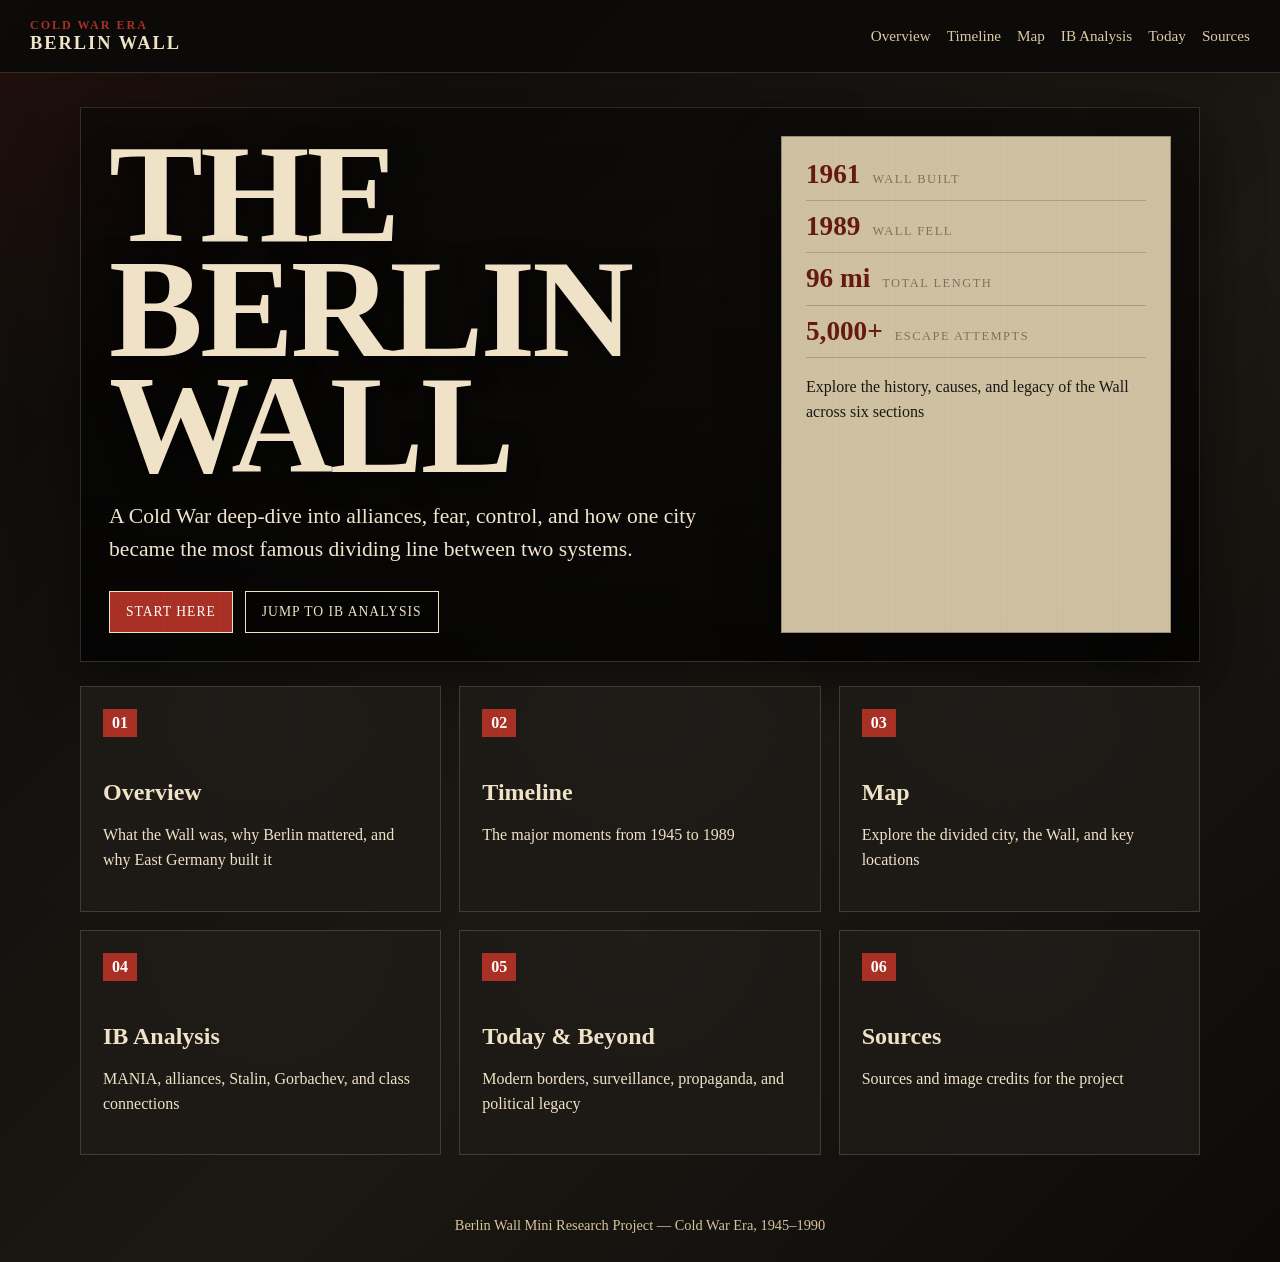
==== commit 240ca24a: "finished" ====
--- a/index.html
+++ b/index.html
@@ -28,7 +28,7 @@
 
   <main class="page-wrap">
 
-    <section class="home-hero" data-wiki-bg="Berlinermauer.jpg">
+    <section class="home-hero">
       <div class="hero-copy">
         <h1>The Berlin Wall</h1>
         <p class="tagline">
@@ -52,14 +52,14 @@
           <span class="stat-label">Wall fell</span>
         </div>
         <div class="stat-row">
-          <span class="stat-num">155 km</span>
+          <span class="stat-num">96 mi</span>
           <span class="stat-label">Total length</span>
         </div>
         <div class="stat-row">
           <span class="stat-num">5,000+</span>
           <span class="stat-label">Escape attempts</span>
         </div>
-        <p>Explore the history, causes, and legacy of the Wall across six sections.</p>
+        <p>Explore the history, causes, and legacy of the Wall across six sections</p>
       </div>
     </section>
 
@@ -67,37 +67,37 @@
       <a class="case-card" href="briefing.html">
         <span>01</span>
         <h2>Overview</h2>
-        <p>What the Wall was, why Berlin mattered, and why East Germany built it.</p>
+        <p>What the Wall was, why Berlin mattered, and why East Germany built it</p>
       </a>
 
       <a class="case-card" href="timeline.html">
         <span>02</span>
         <h2>Timeline</h2>
-        <p>The major moments from 1945 to 1989.</p>
+        <p>The major moments from 1945 to 1989</p>
       </a>
 
       <a class="case-card" href="map.html">
         <span>03</span>
         <h2>Map</h2>
-        <p>Explore the divided city, the Wall, and key locations.</p>
+        <p>Explore the divided city, the Wall, and key locations</p>
       </a>
 
       <a class="case-card" href="ib-analysis.html">
         <span>04</span>
         <h2>IB Analysis</h2>
-        <p>MANIA, alliances, Stalin, Gorbachev, and class connections.</p>
+        <p>MANIA, alliances, Stalin, Gorbachev, and class connections</p>
       </a>
 
       <a class="case-card" href="today.html">
         <span>05</span>
         <h2>Today & Beyond</h2>
-        <p>Modern borders, surveillance, propaganda, and Trump's wall.</p>
+        <p>Modern borders, surveillance, propaganda, and political legacy</p>
       </a>
 
       <a class="case-card" href="sources.html">
         <span>06</span>
         <h2>Sources</h2>
-        <p>Sources and image credits for the project.</p>
+        <p>Sources and image credits for the project</p>
       </a>
     </section>
 
--- a/styles.css
+++ b/styles.css
@@ -106,7 +106,7 @@
   padding: 28px;
   background:
     linear-gradient(rgba(0, 0, 0, 0.38), rgba(0, 0, 0, 0.74)),
-    linear-gradient(135deg, #1c1812, #0e0c0a);
+    url('https://upload.wikimedia.org/wikipedia/commons/5/5d/Berlinermauer.jpg');
   background-size: cover;
   background-position: center;
   border: 1px solid var(--line);
@@ -337,12 +337,6 @@
   padding-top: 9px;
 }
 
-img[data-wiki] {
-  background: #1a1714;
-  min-height: 180px;
-  display: block;
-  width: 100%;
-}
 
 .click-box {
   border: 1px dashed var(--red);
@@ -418,10 +412,11 @@
 
 .tl-img-wrap {
   width: 0;
+  height: 0;
   overflow: hidden;
   opacity: 0;
   flex-shrink: 0;
-  transition: width 0.38s ease, opacity 0.3s ease, margin-left 0.35s ease;
+  transition: width 0.38s ease, height 0.35s ease, opacity 0.3s ease, margin-left 0.35s ease;
   margin-left: 0;
 }
 
@@ -436,6 +431,7 @@
 .timeline-item:hover .tl-img-wrap,
 .timeline-item.open .tl-img-wrap {
   width: 230px;
+  height: 148px;
   opacity: 1;
   margin-left: 20px;
 }
@@ -513,6 +509,12 @@
   border: 10px solid #2b261e;
   background: var(--paper-dark);
   box-shadow: var(--shadow);
+  clip-path: polygon(
+    0% 0%,    25% 0%,   45% 5%,   62% 0%,   82% 2%,   100% 0%,
+    100% 30%, 98% 52%,  100% 68%, 96% 80%,  100% 90%, 88% 100%,
+    68% 97%,  50% 100%, 32% 97%,  14% 100%,
+    0% 88%,   3% 68%,   0% 48%,   3% 28%
+  );
 }
 
 .map-side {
@@ -546,25 +548,26 @@
 }
 
 .map-marker {
-  display: flex;
-  align-items: center;
-  gap: 8px;
-  font-size: 0.86rem;
+  display: block;
+  padding: 7px 10px 7px 12px;
+  font-size: 0.83rem;
   cursor: pointer;
-  opacity: 0.85;
-  transition: opacity 0.15s;
+  border-left: 3px solid var(--red);
+  background: rgba(20, 16, 10, 0.18);
+  transition: background 0.15s, padding-left 0.15s;
 }
 
 .map-marker:hover {
-  opacity: 1;
-}
-
-.marker-dot {
-  width: 7px;
-  height: 7px;
-  border-radius: 50%;
-  background: var(--red);
-  flex-shrink: 0;
+  background: rgba(20, 16, 10, 0.38);
+  padding-left: 16px;
+}
+
+.east .map-marker {
+  background: rgba(0, 0, 0, 0.28);
+}
+
+.east .map-marker:hover {
+  background: rgba(0, 0, 0, 0.48);
 }
 
 .west {
@@ -790,6 +793,144 @@
   font-size: 0.9rem;
 }
 
+/* ---- briefing expand cards ---- */
+.expand-card {
+  cursor: default;
+  transition: background 0.2s, border-color 0.2s;
+}
+
+.expand-card:hover {
+  background: var(--paper-dark);
+}
+
+.expand-card p {
+  overflow: hidden;
+  max-height: 0;
+  opacity: 0;
+  margin-top: 0;
+  transition: max-height 0.45s ease, opacity 0.3s ease, margin-top 0.25s ease;
+}
+
+.expand-card:hover p {
+  max-height: 300px;
+  opacity: 1;
+  margin-top: 10px;
+}
+
+.card-sub {
+  display: block;
+  font-size: 0.78rem;
+  color: var(--muted);
+  text-transform: uppercase;
+  letter-spacing: 1.5px;
+  margin-top: 6px;
+}
+
+/* ---- connections cards (ib-analysis) ---- */
+.analysis-grid .note-card {
+  cursor: default;
+  position: relative;
+  overflow: hidden;
+  transition: background 0.2s;
+}
+
+.analysis-grid .note-card::after {
+  content: '';
+  position: absolute;
+  bottom: 0;
+  left: 0;
+  right: 0;
+  height: 3px;
+  background: var(--red);
+  transform: scaleX(0);
+  transition: transform 0.3s ease;
+}
+
+.analysis-grid .note-card:hover::after {
+  transform: scaleX(1);
+}
+
+.analysis-grid .note-card:hover {
+  background: var(--paper-dark);
+}
+
+.analysis-grid .note-card p {
+  overflow: hidden;
+  max-height: 0;
+  opacity: 0;
+  margin-top: 0;
+  transition: max-height 0.45s ease, opacity 0.3s ease, margin-top 0.25s ease;
+}
+
+.analysis-grid .note-card:hover p {
+  max-height: 280px;
+  opacity: 1;
+  margin-top: 10px;
+}
+
+/* ---- flip cards (today page) ---- */
+.flip-card {
+  height: 240px;
+  perspective: 1200px;
+}
+
+.flip-inner {
+  position: relative;
+  width: 100%;
+  height: 100%;
+  transform-style: preserve-3d;
+  transition: transform 0.55s ease;
+}
+
+.flip-card:hover .flip-inner {
+  transform: rotateY(180deg);
+}
+
+.flip-front,
+.flip-back {
+  position: absolute;
+  inset: 0;
+  backface-visibility: hidden;
+  -webkit-backface-visibility: hidden;
+  padding: 24px 22px;
+  display: flex;
+  flex-direction: column;
+  justify-content: center;
+}
+
+.flip-front {
+  background: var(--paper);
+  color: var(--ink);
+  border: 1px solid rgba(20, 16, 10, 0.3);
+  box-shadow: var(--shadow);
+}
+
+.flip-back {
+  background: #1c1915;
+  color: var(--paper-light);
+  border: 1px solid var(--line);
+  box-shadow: var(--shadow);
+  transform: rotateY(180deg);
+}
+
+.flip-front h2 {
+  margin: 0 0 8px;
+}
+
+.flip-tag {
+  margin: 0;
+  font-size: 0.72rem;
+  text-transform: uppercase;
+  letter-spacing: 2px;
+  color: var(--red-dark);
+}
+
+.flip-back p {
+  margin: 0;
+  line-height: 1.58;
+  font-size: 0.92rem;
+}
+
 @media (max-width: 850px) {
   .menu-button {
     display: block;
@@ -828,6 +969,7 @@
 
   .fake-map {
     grid-template-columns: 1fr;
+    clip-path: none;
   }
 
   .wall-strip {
@@ -836,4 +978,8 @@
     justify-content: space-around;
     padding: 0 20px;
   }
-}
+
+  .flip-card {
+    height: 260px;
+  }
+}
